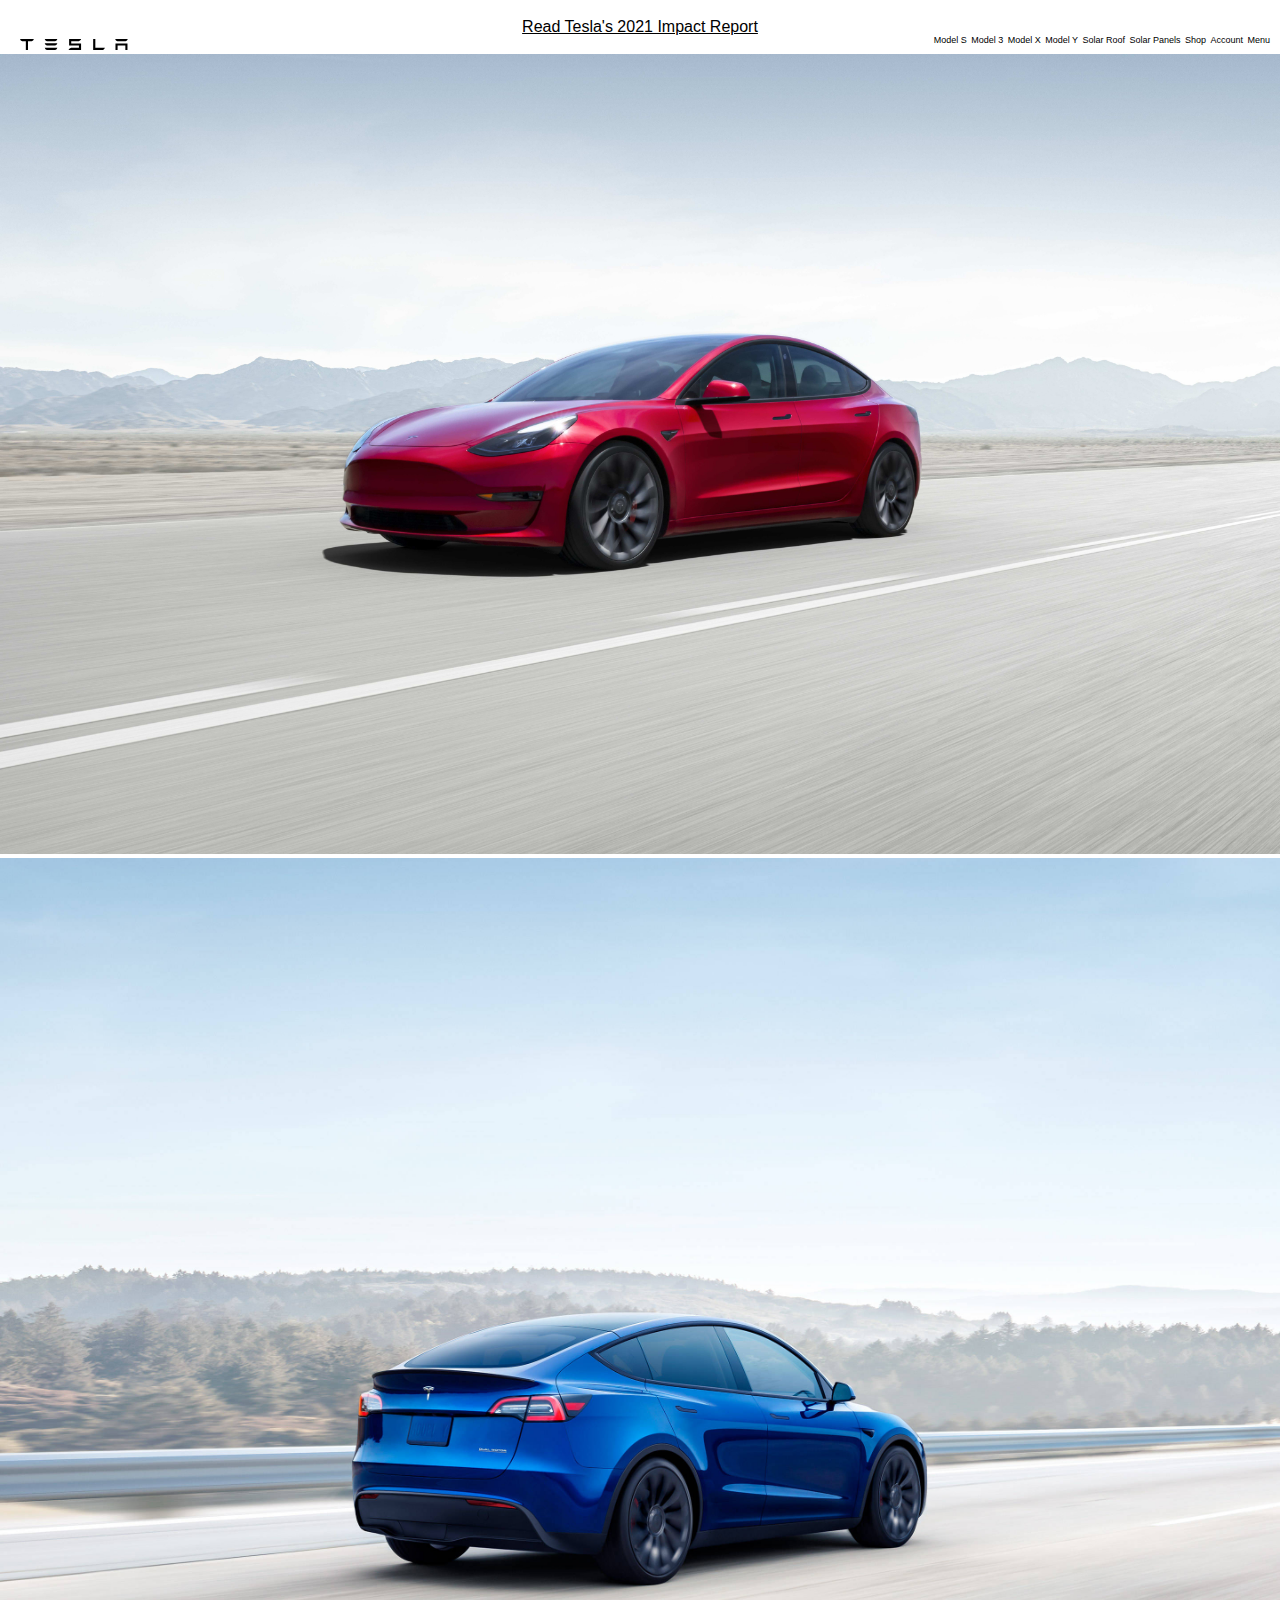
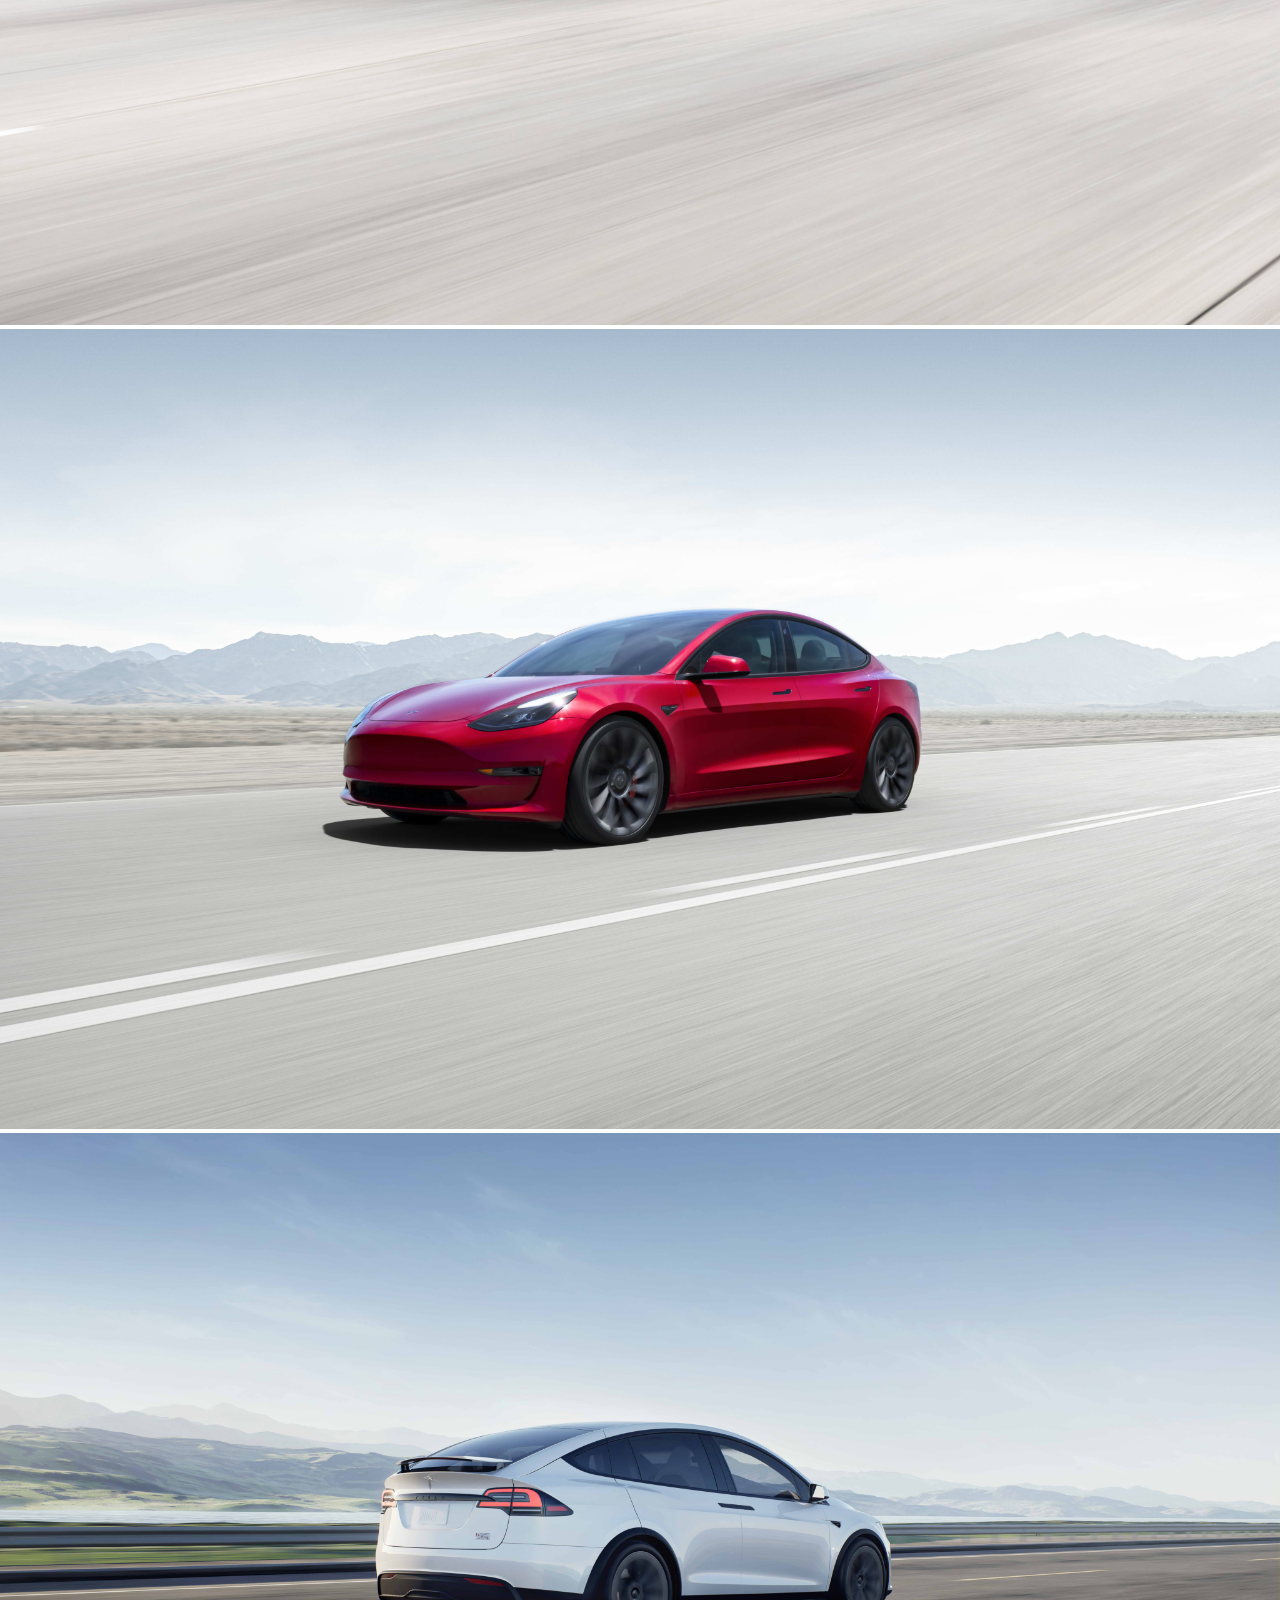
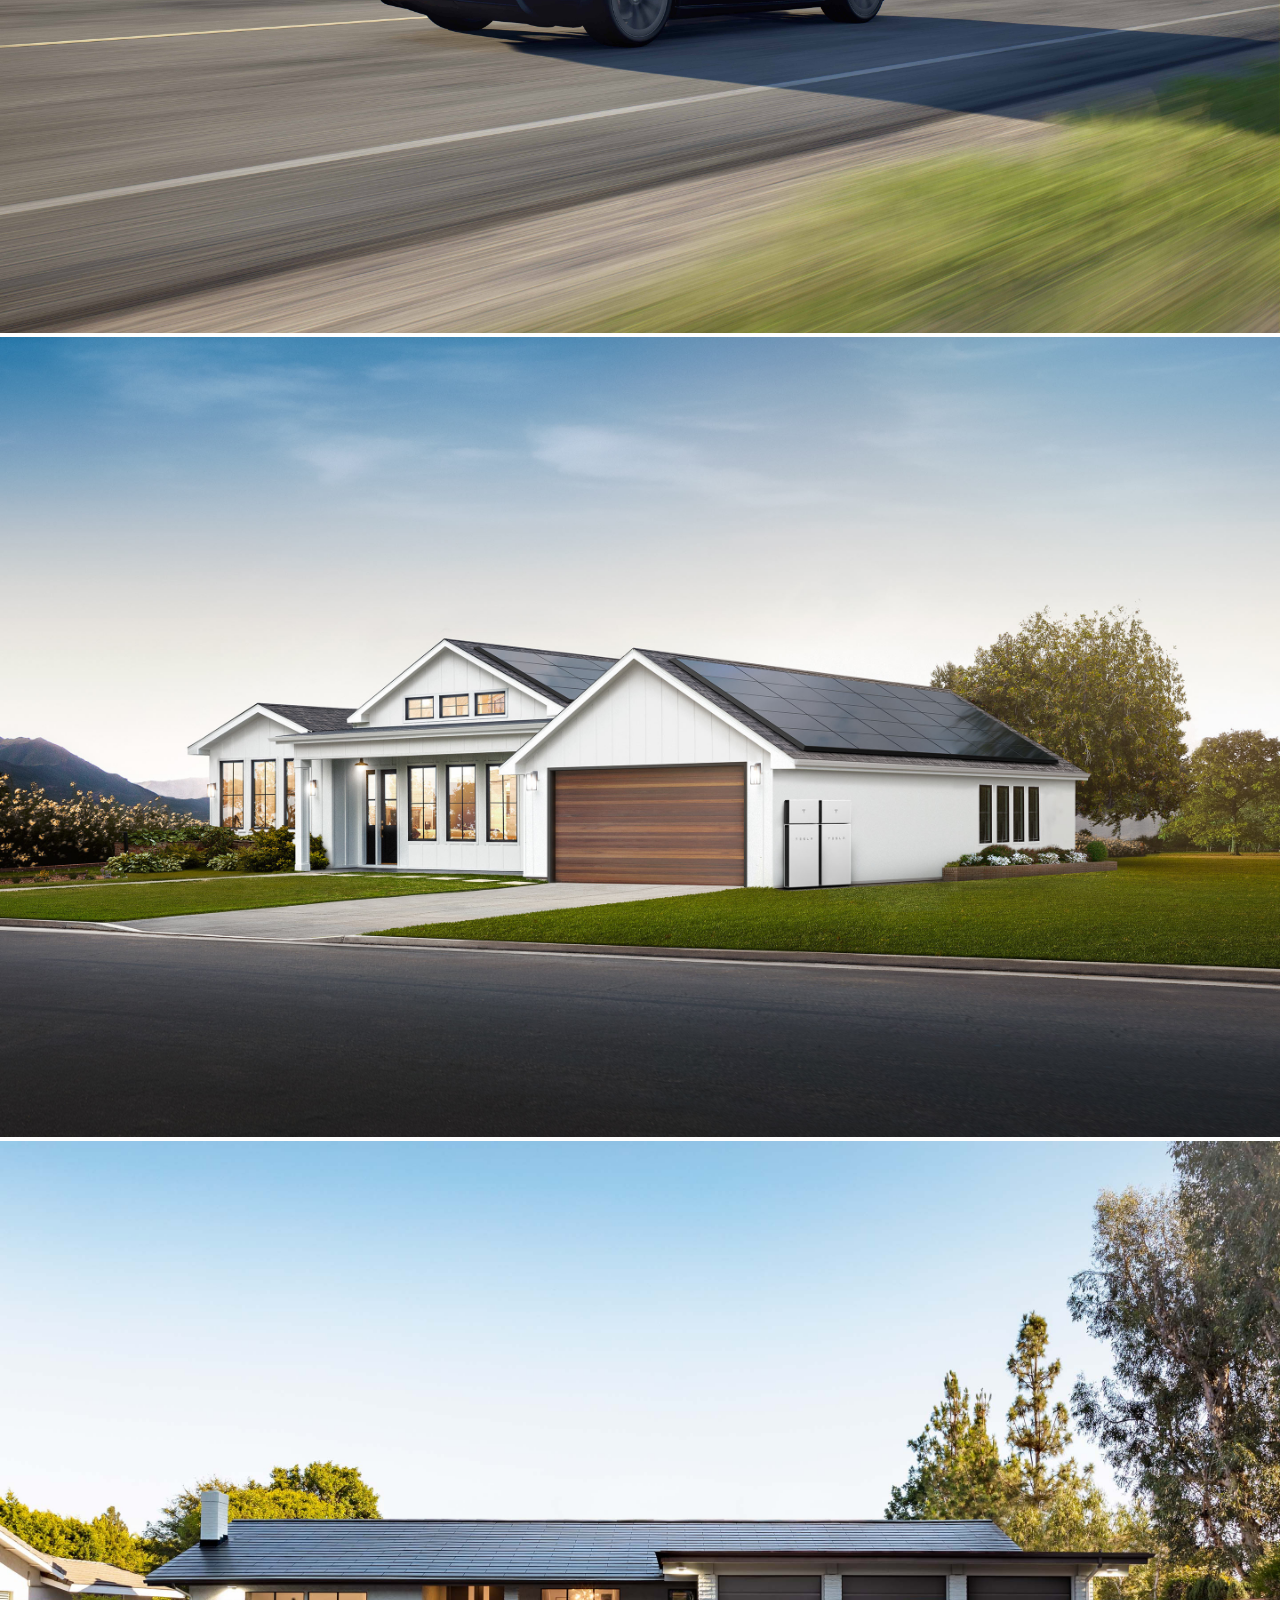
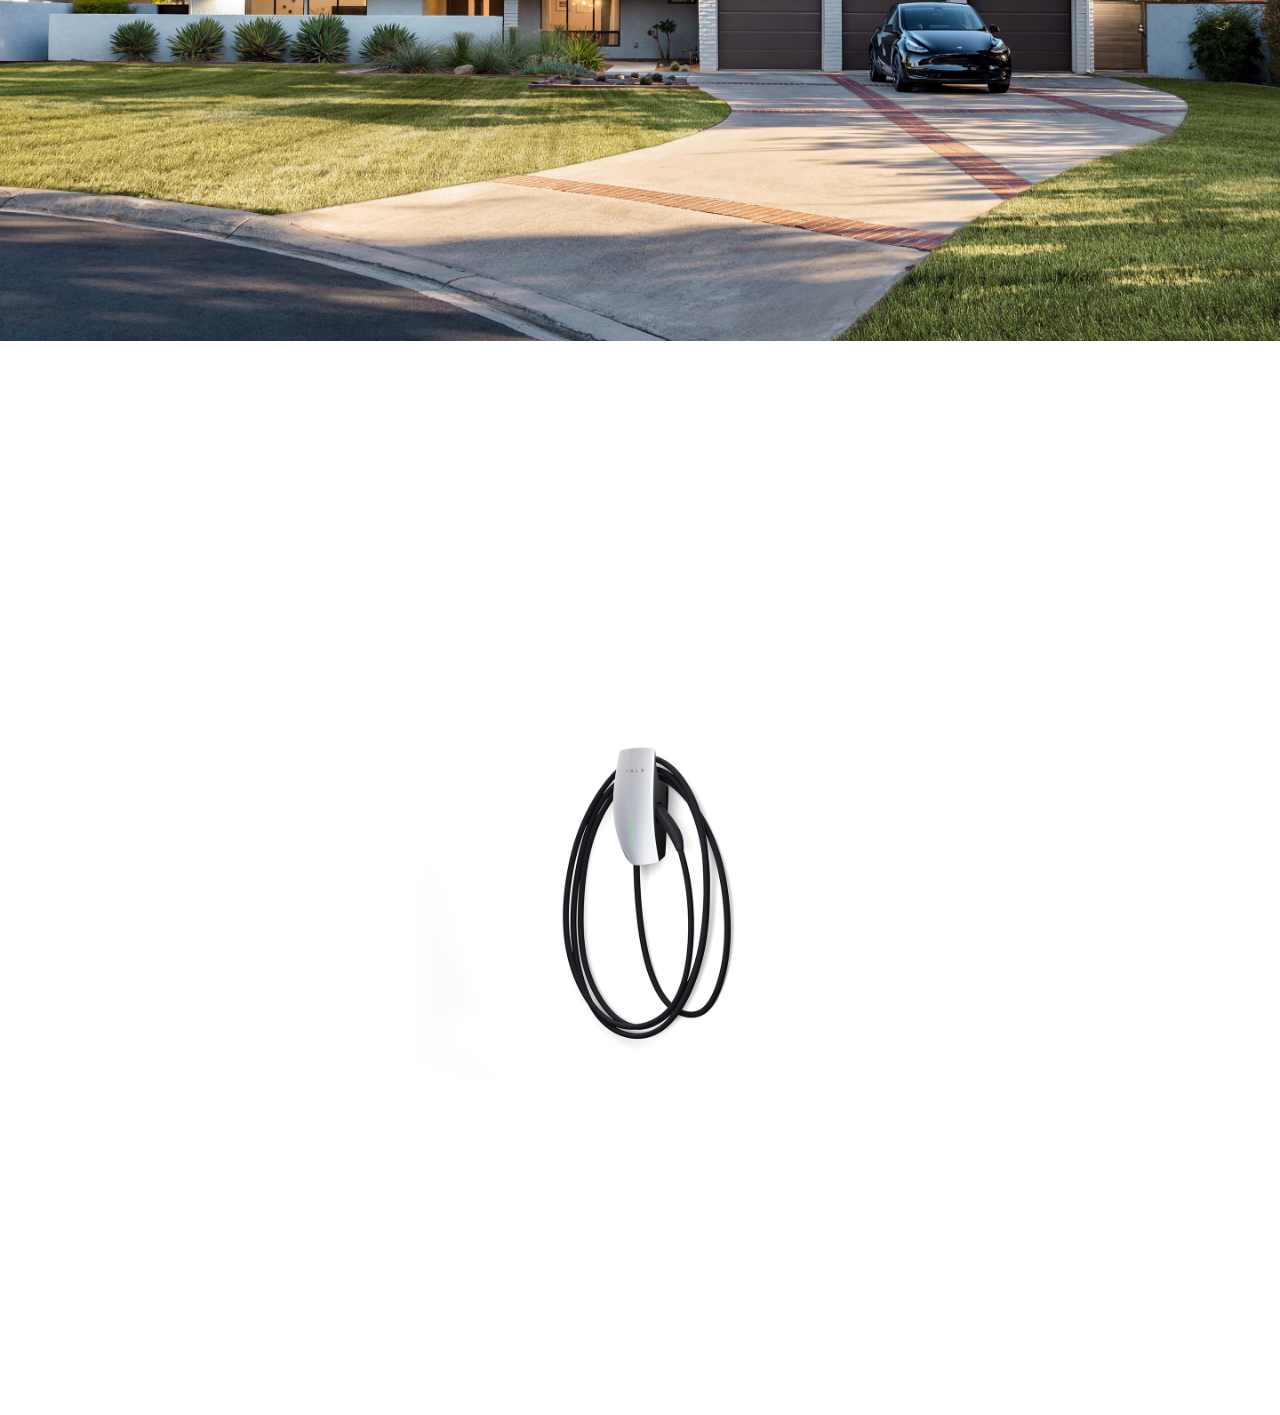
==== tesla.html @ 138dc417 "levelOneProject" ====
<!DOCTYPE html>
<html lang="en">
<head>
    <meta charset="UTF-8">
    <meta http-equiv="X-UA-Compatible" content="IE=edge">
    <meta name="viewport" content="width=device-width, initial-scale=1.0">
    <title>Document</title>
    <link rel="stylesheet" href="tesla.css">
</head>
<body>
    <header>
        <nav id="nav1"> <p> <br> Read Tesla's 2021 Impact Report</p></nav>
        <nav id="nav2">
           <div> <svg class="tds-icon tds-icon-logo-wordmark tds-site-logo-icon" viewBox="0 0 3992 35" xmlns="http://www.w3.org/2000/svg"><path d="M0 .1a9.7 9.7 0 007 7h11l.5.1v27.6h6.8V7.3L26 7h11a9.8 9.8 0 007-7H0zm238.6 0h-6.8v34.8H263a9.7 9.7 0 006-6.8h-30.3V0zm-52.3 6.8c3.6-1 6.6-3.8 7.4-6.9l-38.1.1v20.6h31.1v7.2h-24.4a13.6 13.6 0 00-8.7 7h39.9v-21h-31.2v-7h24zm116.2 28h6.7v-14h24.6v14h6.7v-21h-38zM85.3 7h26a9.6 9.6 0 007.1-7H78.3a9.6 9.6 0 007 7zm0 13.8h26a9.6 9.6 0 007.1-7H78.3a9.6 9.6 0 007 7zm0 14.1h26a9.6 9.6 0 007.1-7H78.3a9.6 9.6 0 007 7zM308.5 7h26a9.6 9.6 0 007-7h-40a9.6 9.6 0 007 7z" fill="currentColor"></path></svg>
            
            <ul id="nav2list">
                <li>Model S</li>
                <li>Model 3</li>
                <li>Model X</li>
                <li>Model Y</li>
                <li>Solar Roof</li>
                <li>Solar Panels</li>
    
                <li>Shop</li>
                <li>Account</li>
                <li>Menu</li>
            </ul></div>     
      
        </nav>
        <img src="redCar.jfif" alt="" height="100%" width="100%">
        <img src="blueCar.jfif" alt="" height="100%" width="100%">
        <img src="redCar.jfif" alt="" height="100%" width="100%">
        <img src="whitecar.jfif" alt="" height="100%" width="100%">
        <img src="house.jfif" alt="" height="100%" width="100%">
        <img src="housewthCar.jfif" alt="" height="100%" width="100%">
        <img src="wireAccesories.jfif" alt="" height="100%" width="100%">




    </header>

</body>
</html>
---- tesla.css ----
*{
    margin: 0;
    padding: 0;
    font-family: 'Segoe UI', Tahoma, Geneva, Verdana, sans-serif;
    list-style: none;
    box-sizing: border-box;

}

#nav1{
    text-decoration: underline;
    text-align: center;
    /* background-color: rgb(241, 241, 241); */
    /* position: fixed; */
    font-size: medium;
    /* height: 35px; */
    /* margin-top: 10px; */
    cursor: pointer;
}
#nav2 div{
    margin-left: 20px;
}

#nav2{
    /* background-color: red; */
}
#nav2list {
    float: right;
    margin-top: -25px;
    margin-right: 10px;

}
#nav2list li{
    display: inline;
    font-size: xx-small;
}
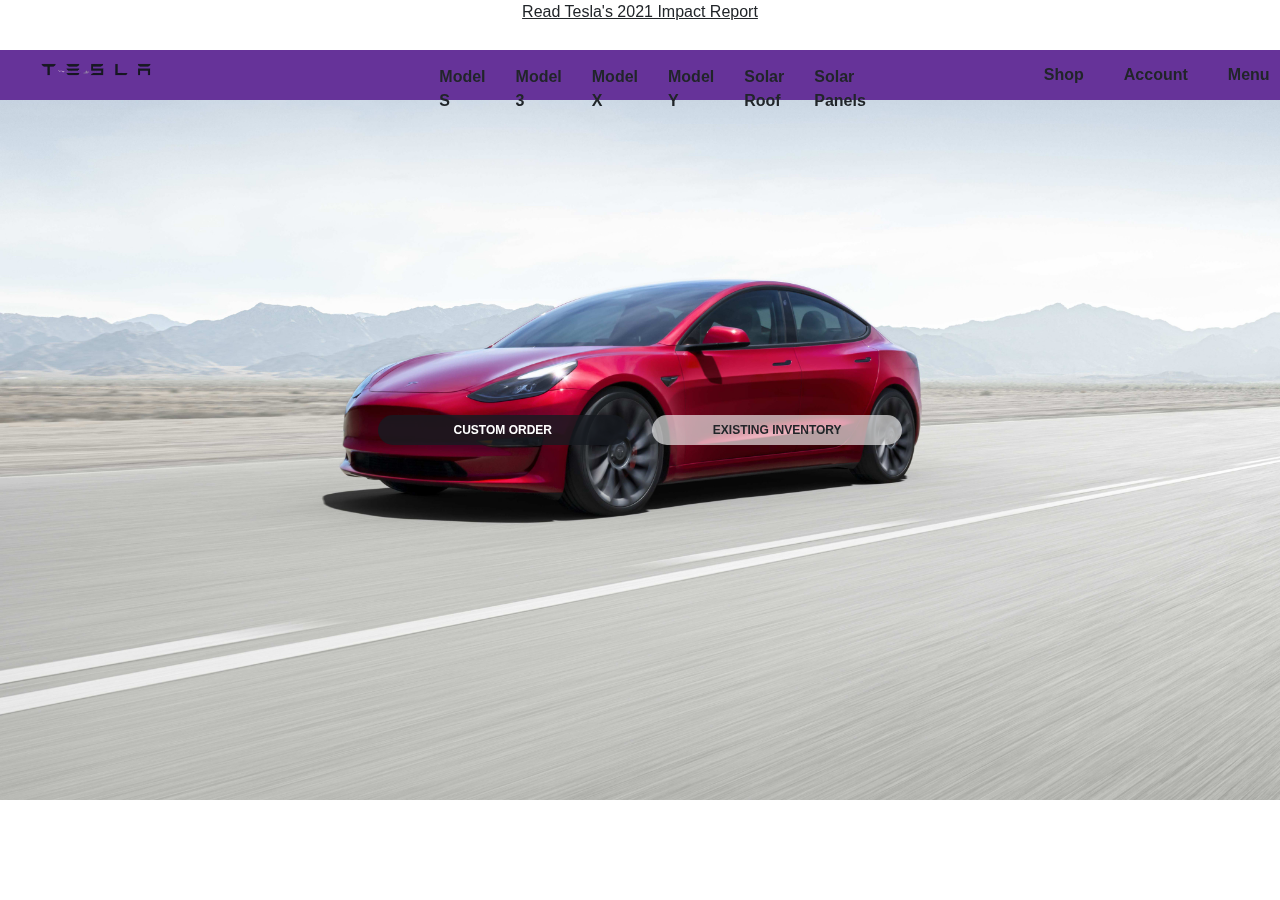
==== commit 81034740: "rebuilding" ====
--- a/tesla.html
+++ b/tesla.html
@@ -6,39 +6,60 @@
     <meta name="viewport" content="width=device-width, initial-scale=1.0">
     <title>Document</title>
     <link rel="stylesheet" href="tesla.css">
+    <link rel="stylesheet" href="bootstrap-5.0.2-dist/css/bootstrap.css">
+    <link rel="stylesheet" href="bootstrap-5.0.2-dist/css/bootstrap-reboot.css">
 </head>
 <body>
     <header>
-        <nav id="nav1"> <p> <br> Read Tesla's 2021 Impact Report</p></nav>
-        <nav id="nav2">
-           <div> <svg class="tds-icon tds-icon-logo-wordmark tds-site-logo-icon" viewBox="0 0 3992 35" xmlns="http://www.w3.org/2000/svg"><path d="M0 .1a9.7 9.7 0 007 7h11l.5.1v27.6h6.8V7.3L26 7h11a9.8 9.8 0 007-7H0zm238.6 0h-6.8v34.8H263a9.7 9.7 0 006-6.8h-30.3V0zm-52.3 6.8c3.6-1 6.6-3.8 7.4-6.9l-38.1.1v20.6h31.1v7.2h-24.4a13.6 13.6 0 00-8.7 7h39.9v-21h-31.2v-7h24zm116.2 28h6.7v-14h24.6v14h6.7v-21h-38zM85.3 7h26a9.6 9.6 0 007.1-7H78.3a9.6 9.6 0 007 7zm0 13.8h26a9.6 9.6 0 007.1-7H78.3a9.6 9.6 0 007 7zm0 14.1h26a9.6 9.6 0 007.1-7H78.3a9.6 9.6 0 007 7zM308.5 7h26a9.6 9.6 0 007-7h-40a9.6 9.6 0 007 7z" fill="currentColor"></path></svg>
+
+        <nav id="header">
+            <nav class="nav1"> <p>  Read Tesla's 2021 Impact Report</p></nav>
+        
+            <div class="logo_div">
+                <img src="teslaLogo.png" id="teslaLogo" alt="">
+                <div class="span_middle">
+                    <li>Model S</li>
+                    <li>Model 3</li>
+                    <li>Model X</li>
+                    <li>Model Y</li>
+                    <li>Solar Roof</li>
+                    <li>Solar Panels</li>
+                </div>
+
+                <div class="span_right">
+                    <li>Shop</li>
+                    <li>Account</li>
+                    <li>Menu</li>
+                </div>
+
+            </div>
+        </nav>
+
+    </header>
+        <img src="redCar.jfif" alt="" height="100%" width="100%" class="redcar">
+    <div class="static_model3">
+        
+        <span class="model3">
+            <h1>Model 3</h1>
+            <p>Order Online for <u>Touchless Delivery</u></p>
+        </span>
+
+        <div class="bttn1">
+            <a class="btn btn-first" href="">CUSTOM ORDER</a>
+            <a class="btn btn-secnd" href="">EXISTING INVENTORY</a>
             
-            <ul id="nav2list">
-                <li>Model S</li>
-                <li>Model 3</li>
-                <li>Model X</li>
-                <li>Model Y</li>
-                <li>Solar Roof</li>
-                <li>Solar Panels</li>
-    
-                <li>Shop</li>
-                <li>Account</li>
-                <li>Menu</li>
-            </ul></div>     
-      
-        </nav>
-        <img src="redCar.jfif" alt="" height="100%" width="100%">
-        <img src="blueCar.jfif" alt="" height="100%" width="100%">
-        <img src="redCar.jfif" alt="" height="100%" width="100%">
-        <img src="whitecar.jfif" alt="" height="100%" width="100%">
-        <img src="house.jfif" alt="" height="100%" width="100%">
-        <img src="housewthCar.jfif" alt="" height="100%" width="100%">
-        <img src="wireAccesories.jfif" alt="" height="100%" width="100%">
+        </div>
+    </div>
+
+        <!-- <img src="blueCar.jfif" alt="" height="100%" width="100%"> -->
+        <!-- <img src="redCar.jfif" alt="" height="100%" width="100%"> -->
+        <!-- <img src="whitecar.jfif" alt="" height="100%" width="100%"> -->
+        <!-- <img src="house.jfif" alt="" height="100%" width="100%"> -->
+        <!-- <img src="housewthCar.jfif" alt="" height="100%" width="100%"> -->
+        <!-- <img src="wireAccesories.jfif" alt="" height="100%" width="100%"> -->
 
 
-
-
-    </header>
+    
 
 </body>
 </html>--- a/tesla.css
+++ b/tesla.css
@@ -7,30 +7,111 @@
 
 }
 
-#nav1{
+#header{
+    position: fixed;
+    width: 100%;
+}
+
+.nav1{
     text-decoration: underline;
     text-align: center;
-    /* background-color: rgb(241, 241, 241); */
-    /* position: fixed; */
-    font-size: medium;
-    /* height: 35px; */
-    /* margin-top: 10px; */
+    height: 50px;
     cursor: pointer;
-}
-#nav2 div{
-    margin-left: 20px;
+    background-color: white;
+
 }
 
-#nav2{
+
+.logo_div{
+    background-color: rebeccapurple;
+    display: flex;
+    /* justify-content: baseline; */
+    height: 50px;
+    
+}
+
+#teslaLogo{
+    height: 30px;
+    margin-left: 30px;
+    margin-right: 20vw;
+    margin-top: 5px;
+}
+
+.span_middle{
+    display: flex;
     /* background-color: red; */
+    /* align-items: center; */
+    /* text-align: center; */
+    padding: 15px;
+    
 }
-#nav2list {
-    float: right;
-    margin-top: -25px;
-    margin-right: 10px;
+
+.span_middle li{
+    margin-right: 30px;
+    /* font-weight: bold; */
+    font-weight: 600;
+}
+
+.span_right{
+    display: flex;
+    /* float: right; */
+    align-items: center;
+    /* background-color: yellow; */
+    margin-left: 10vw;
+    padding: 5px;
+}
+
+.span_right li{margin-right: 40px;
+    font-weight: 600;
+}
+
+.redcar{
+    
+    /* position: relative; */
+    width: 100%;
+    /* margin-top: 50px; */
+    z-index: -1;
+}
+.model3{
+    text-align: center;
+    position: relative;
+    width: 100%;
+    /* position: fixed; */
+    margin-top: 120px;
+    z-index: 1;
+    
+}
+
+.bttn1 {
+    text-align: center;
+   margin-left: 30px;
+   margin: auto;
+   margin-top: 45vh;
+}
+a.btn{
+    border-radius: 20px;
+    padding: 5px;
+    width: 250px;
+    /* text-align: center; */
+    margin: 30px 10px;
+   
 
 }
-#nav2list li{
-    display: inline;
-    font-size: xx-small;
-}+a.btn-first{
+    color: white;
+    font-size: 12px;
+    font-weight: bold;
+    background-color: rgba(23, 26, 32, 0.8);
+   
+}
+a.btn-secnd{
+    background-color: rgba(244, 244, 244, 0.65);
+    font-size: 12px;
+    font-weight: bold;
+}
+.static_model3{
+    margin-top: -100vh;
+    position: fixed;
+    width: 100%;
+}
+
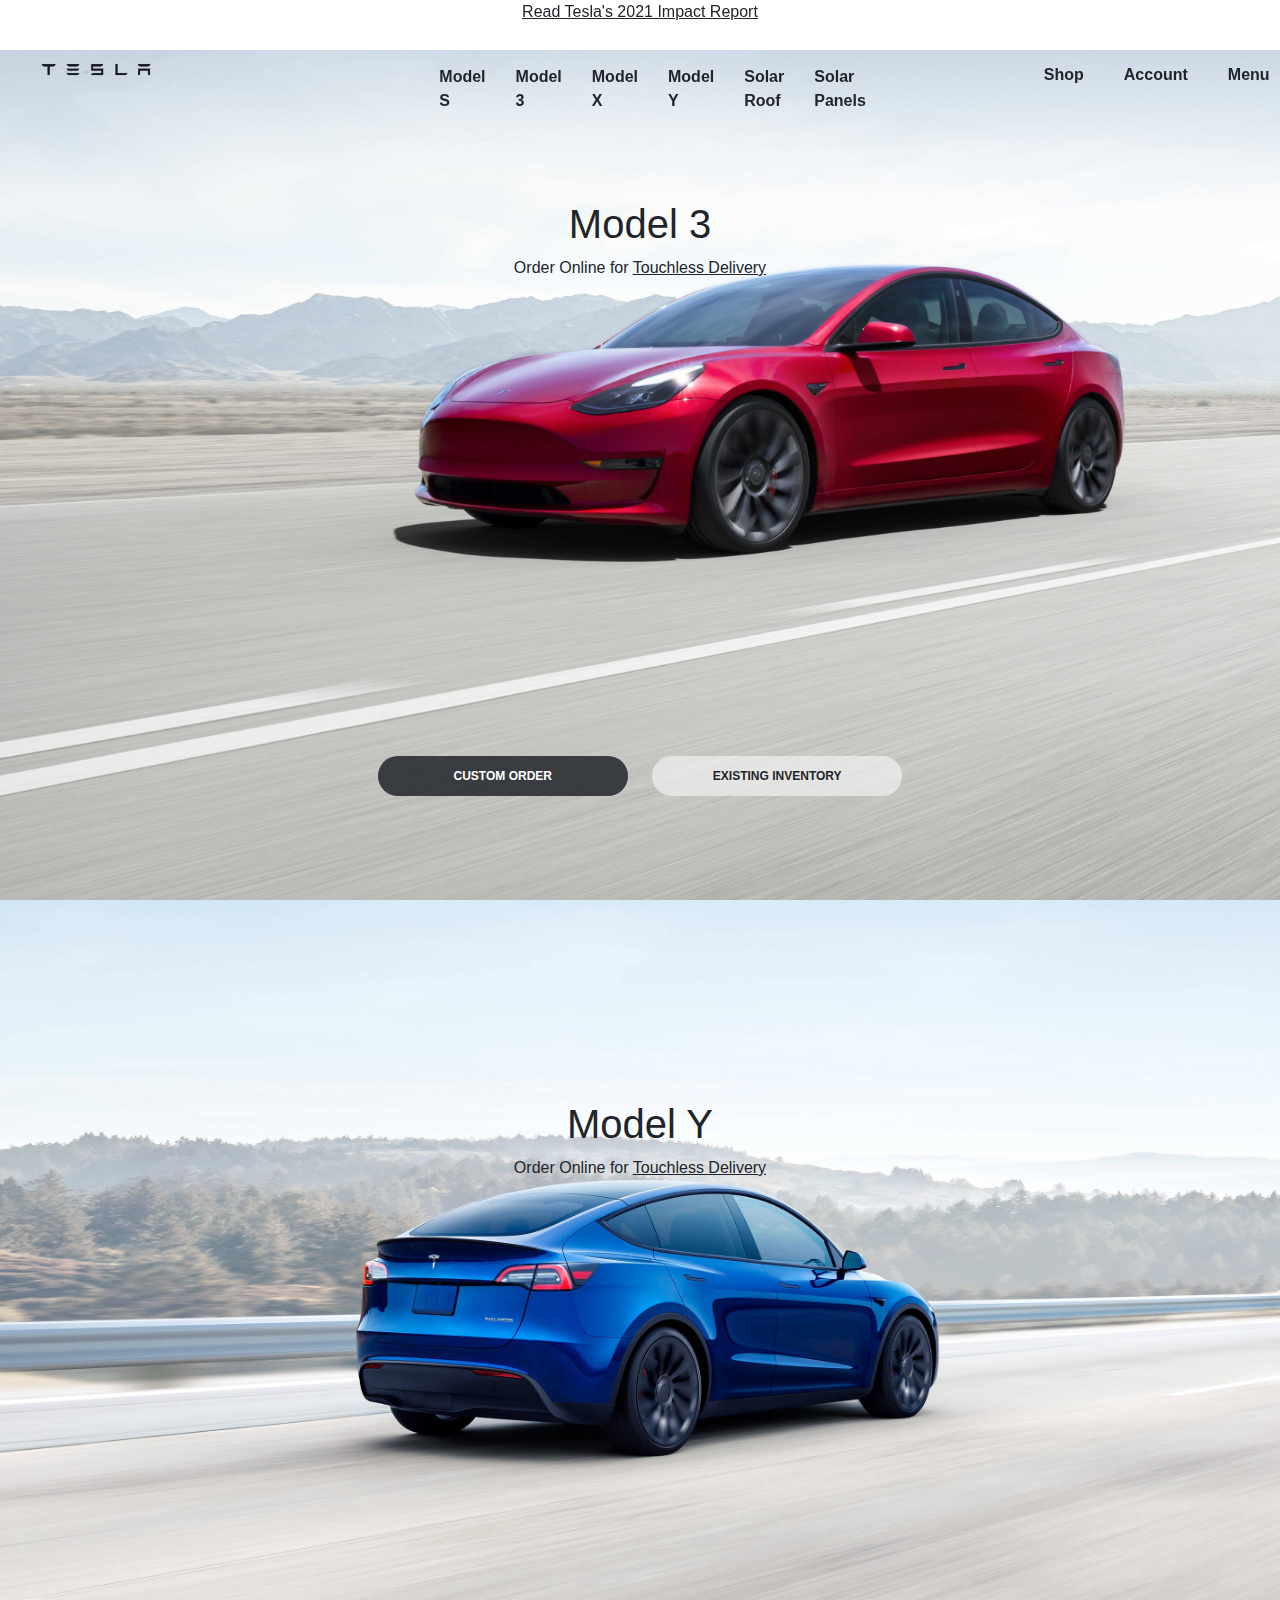
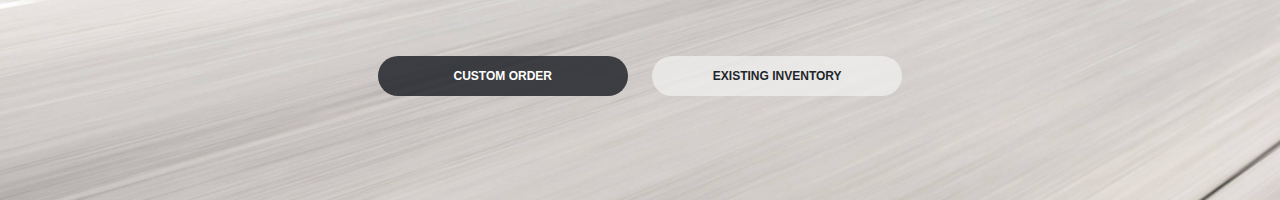
==== commit b031e432: "rebuilding2" ====
--- a/tesla.html
+++ b/tesla.html
@@ -9,14 +9,13 @@
     <link rel="stylesheet" href="bootstrap-5.0.2-dist/css/bootstrap.css">
     <link rel="stylesheet" href="bootstrap-5.0.2-dist/css/bootstrap-reboot.css">
 </head>
+
 <body>
     <header>
-
-        <nav id="header">
-            <nav class="nav1"> <p>  Read Tesla's 2021 Impact Report</p></nav>
+        <nav class="nav1"> <p>  Read Tesla's 2021 Impact Report</p></nav>
         
-            <div class="logo_div">
-                <img src="teslaLogo.png" id="teslaLogo" alt="">
+            <nav class="logo_div">
+                <img src="images/teslaLogo.png" id="teslaLogo" alt="">
                 <div class="span_middle">
                     <li>Model S</li>
                     <li>Model 3</li>
@@ -32,34 +31,40 @@
                     <li>Menu</li>
                 </div>
 
-            </div>
-        </nav>
+            </nav>
 
     </header>
-        <img src="redCar.jfif" alt="" height="100%" width="100%" class="redcar">
-    <div class="static_model3">
+
+    <section class="first_sec">
+
+        <div class="static_model3">
         
-        <span class="model3">
-            <h1>Model 3</h1>
-            <p>Order Online for <u>Touchless Delivery</u></p>
-        </span>
+            <div class="model3">
+                <h1>Model 3</h1>
+                <p>Order Online for <u>Touchless Delivery</u></p>
+            </div>
+    
+            <div class="bttn1">
+                <a class="btn btn-first" href="">CUSTOM ORDER</a>
+                <a class="btn btn-secnd" href="">EXISTING INVENTORY</a>
+            </div>
+        </div>
+    </section>
 
-        <div class="bttn1">
-            <a class="btn btn-first" href="">CUSTOM ORDER</a>
-            <a class="btn btn-secnd" href="">EXISTING INVENTORY</a>
-            
+    <section class="second_sec">
+        <div class="static_model3">
+        
+            <div class="model3">
+                <h1>Model Y</h1>
+                <p>Order Online for <u>Touchless Delivery</u></p>
+            </div>
+    
+            <div class="bttn1">
+                <a class="btn btn-first" href="">CUSTOM ORDER</a>
+                <a class="btn btn-secnd" href="">EXISTING INVENTORY</a>
+            </div>
         </div>
-    </div>
-
-        <!-- <img src="blueCar.jfif" alt="" height="100%" width="100%"> -->
-        <!-- <img src="redCar.jfif" alt="" height="100%" width="100%"> -->
-        <!-- <img src="whitecar.jfif" alt="" height="100%" width="100%"> -->
-        <!-- <img src="house.jfif" alt="" height="100%" width="100%"> -->
-        <!-- <img src="housewthCar.jfif" alt="" height="100%" width="100%"> -->
-        <!-- <img src="wireAccesories.jfif" alt="" height="100%" width="100%"> -->
-
-
+    </section>
     
-
 </body>
 </html>--- a/tesla.css
+++ b/tesla.css
@@ -7,9 +7,10 @@
 
 }
 
-#header{
+header{
     position: fixed;
     width: 100%;
+
 }
 
 .nav1{
@@ -18,18 +19,17 @@
     height: 50px;
     cursor: pointer;
     background-color: white;
-
+    /* position: fixed;
+    width: 100%; */
 }
 
-
 .logo_div{
-    background-color: rebeccapurple;
+    /* background-color: rebeccapurple; */
     display: flex;
-    /* justify-content: baseline; */
     height: 50px;
-    
+    /* position: fixed;
+    width: 100%; */
 }
-
 #teslaLogo{
     height: 30px;
     margin-left: 30px;
@@ -39,24 +39,18 @@
 
 .span_middle{
     display: flex;
-    /* background-color: red; */
-    /* align-items: center; */
-    /* text-align: center; */
     padding: 15px;
     
 }
 
 .span_middle li{
     margin-right: 30px;
-    /* font-weight: bold; */
     font-weight: 600;
 }
 
 .span_right{
     display: flex;
-    /* float: right; */
     align-items: center;
-    /* background-color: yellow; */
     margin-left: 10vw;
     padding: 5px;
 }
@@ -65,53 +59,61 @@
     font-weight: 600;
 }
 
-.redcar{
+.first_sec{
+   
+    background-image: url(images/redCar.jfif);
+    background-size: cover;
+    background-repeat: no-repeat;
+    height: 100vh;
+    /* width: 100%; */
+    /* background-color: blue; */
     
-    /* position: relative; */
+    
+}
+.second_sec{
+    background-image: url(images/blueCar.jfif);
+    background-size: cover;
+    background-repeat: no-repeat;
+    height: 100vh;
+}
+
+.static_model3{
+    text-align: center;
+    /* position: fixed; */
     width: 100%;
+    /* background-color: yellow; */
+    /* display: block; */
     /* margin-top: 50px; */
-    z-index: -1;
+    padding: 10px;
+
+    
 }
 .model3{
-    text-align: center;
-    position: relative;
-    width: 100%;
-    /* position: fixed; */
-    margin-top: 120px;
-    z-index: 1;
+    margin-top: 20vh;
+    margin-bottom: 50vh;
+    /* background-color: red; */
+    /* display: block; */
+    padding: 10px;
     
 }
 
-.bttn1 {
-    text-align: center;
-   margin-left: 30px;
-   margin: auto;
-   margin-top: 45vh;
-}
-a.btn{
-    border-radius: 20px;
-    padding: 5px;
-    width: 250px;
-    /* text-align: center; */
-    margin: 30px 10px;
-   
 
-}
 a.btn-first{
     color: white;
     font-size: 12px;
     font-weight: bold;
+    border-radius: 20px;
     background-color: rgba(23, 26, 32, 0.8);
+    margin-right: 20px;
+    padding: 10px;
+    width: 250px;
    
 }
 a.btn-secnd{
     background-color: rgba(244, 244, 244, 0.65);
     font-size: 12px;
     font-weight: bold;
+    border-radius: 20px;
+    padding: 10px;
+    width: 250px;
 }
-.static_model3{
-    margin-top: -100vh;
-    position: fixed;
-    width: 100%;
-}
-
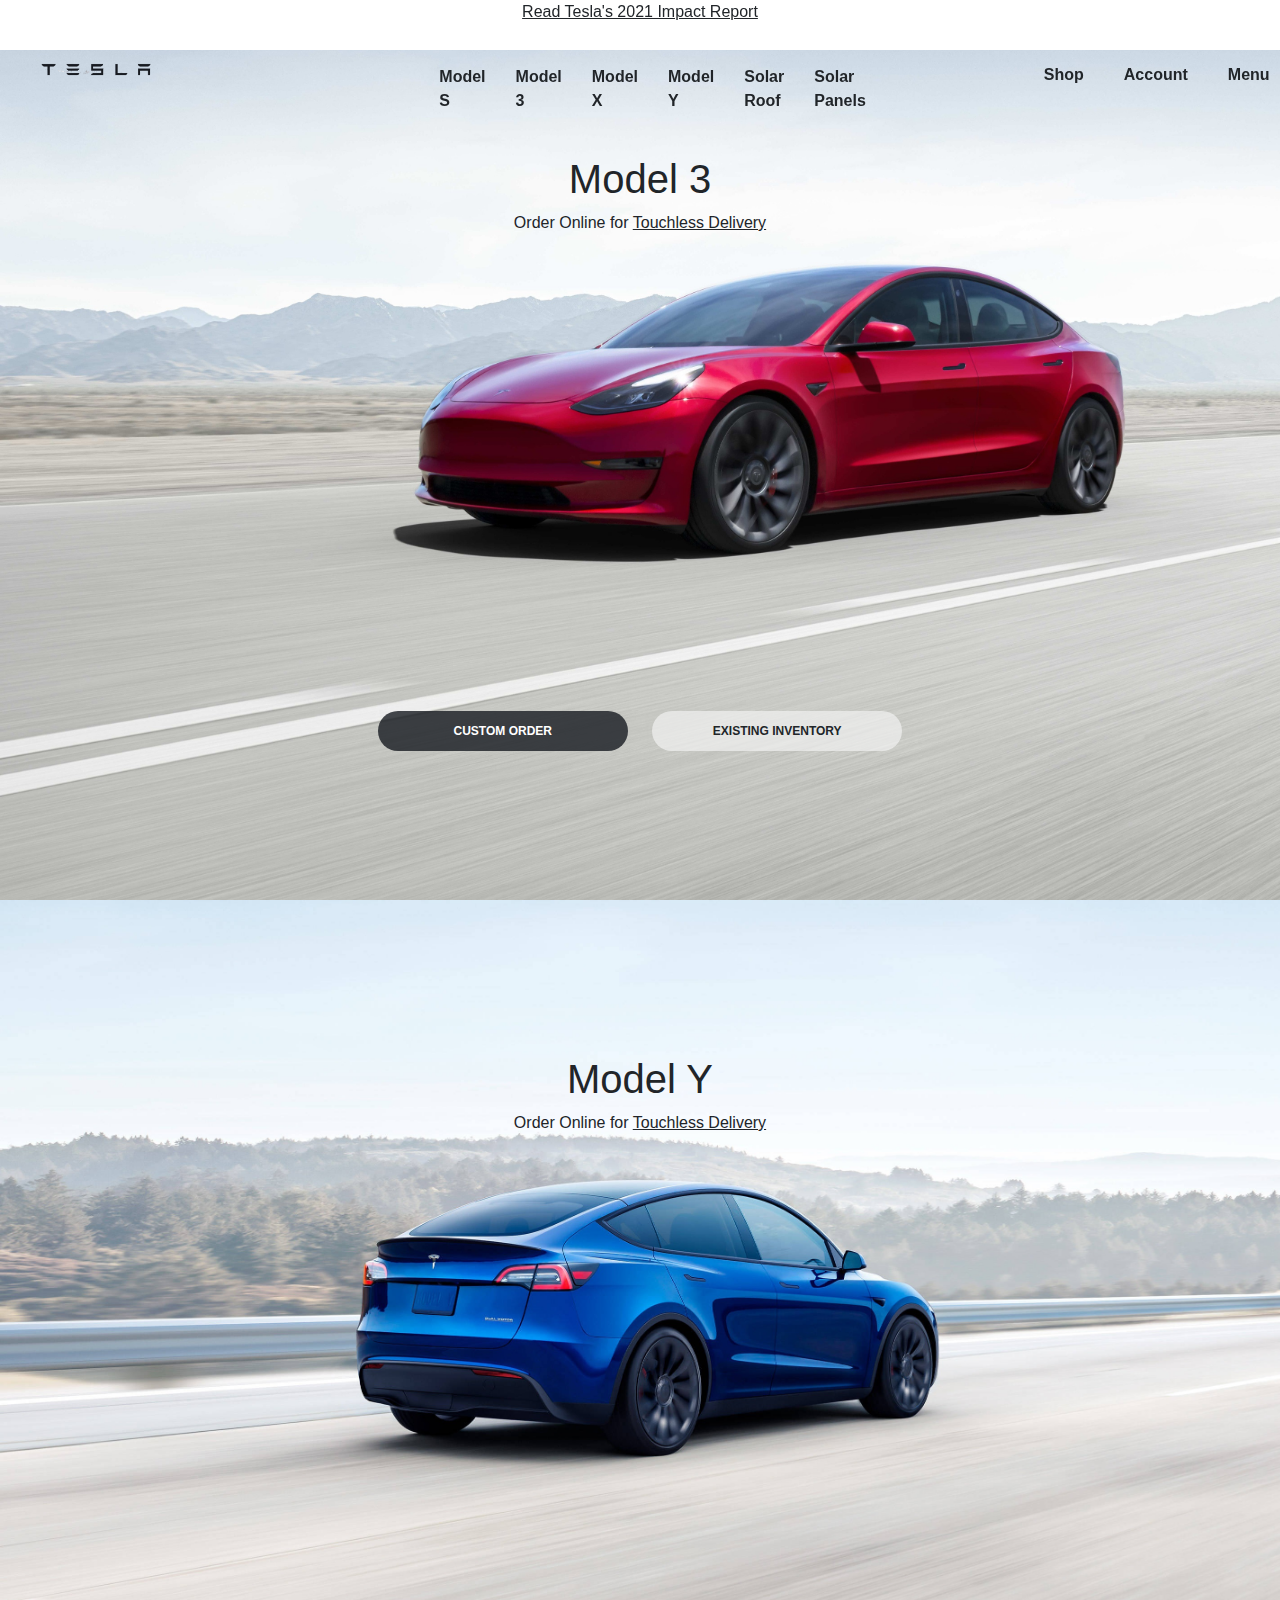
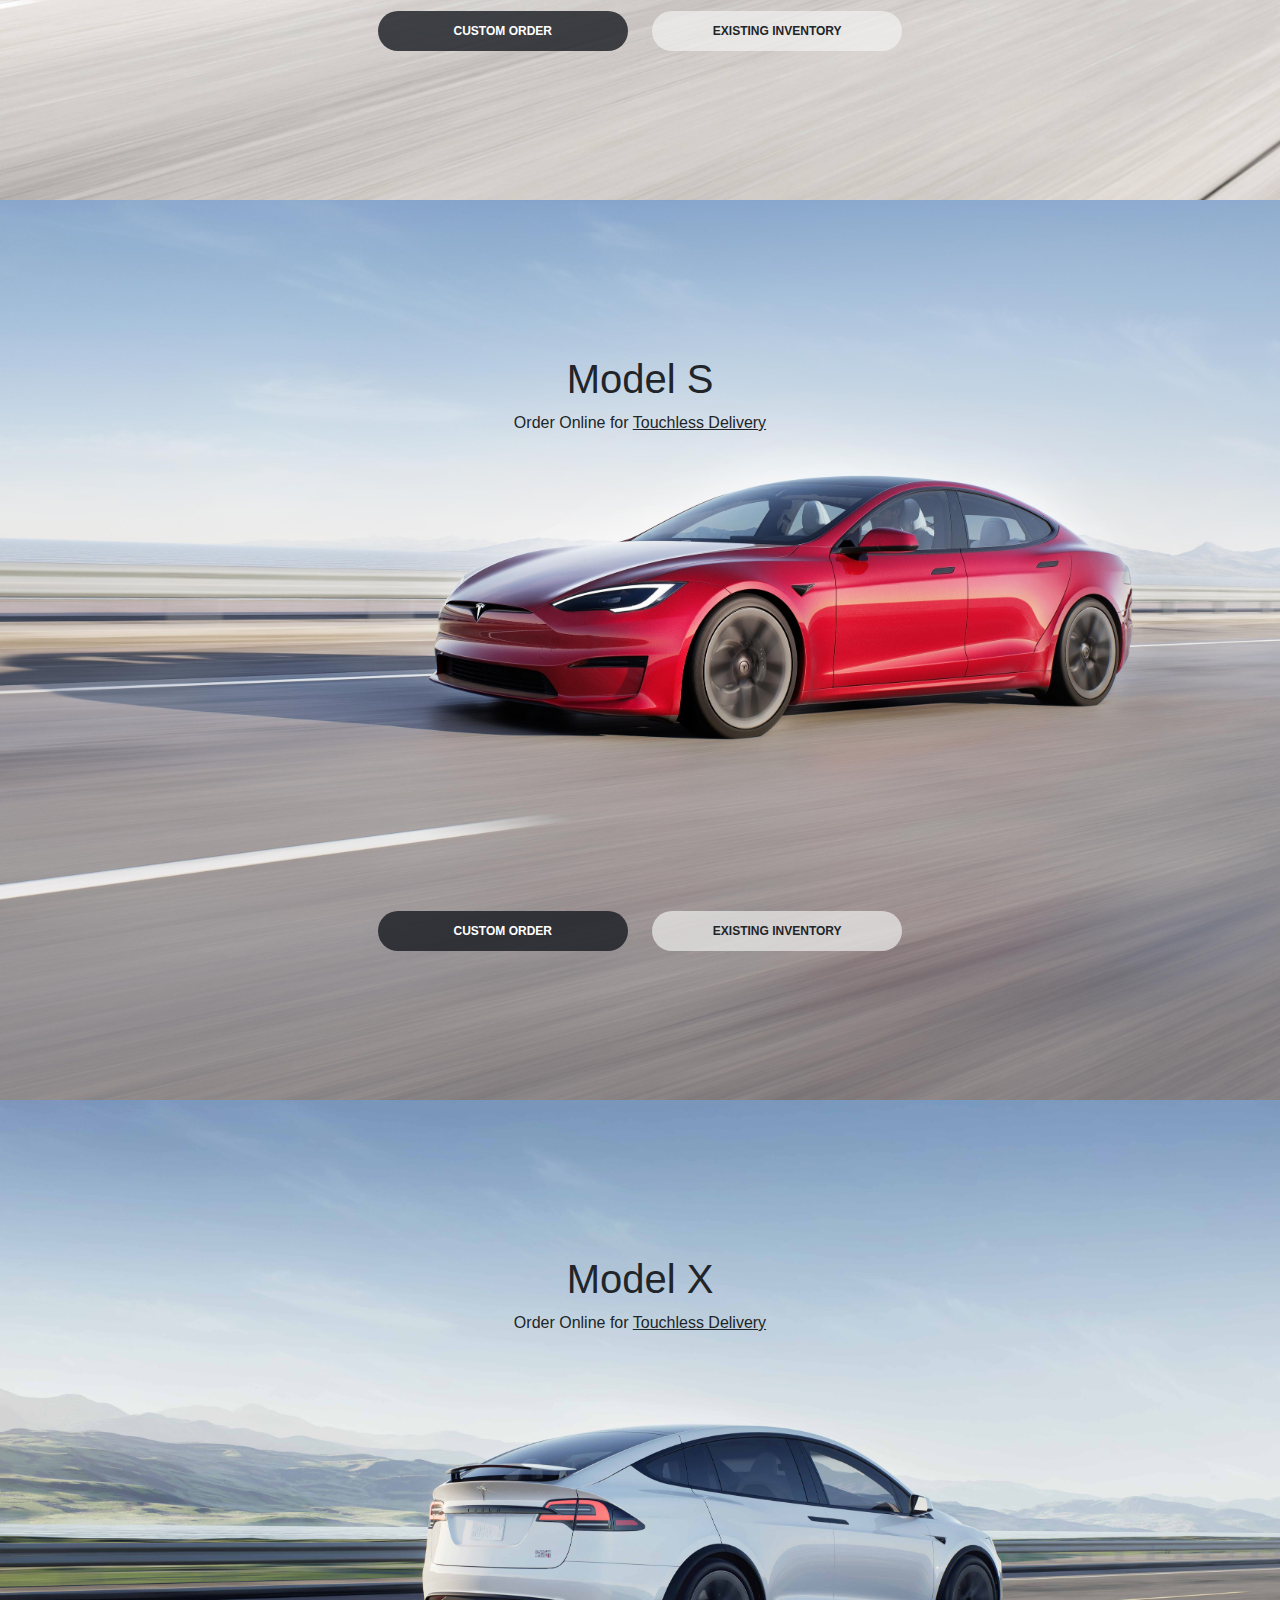
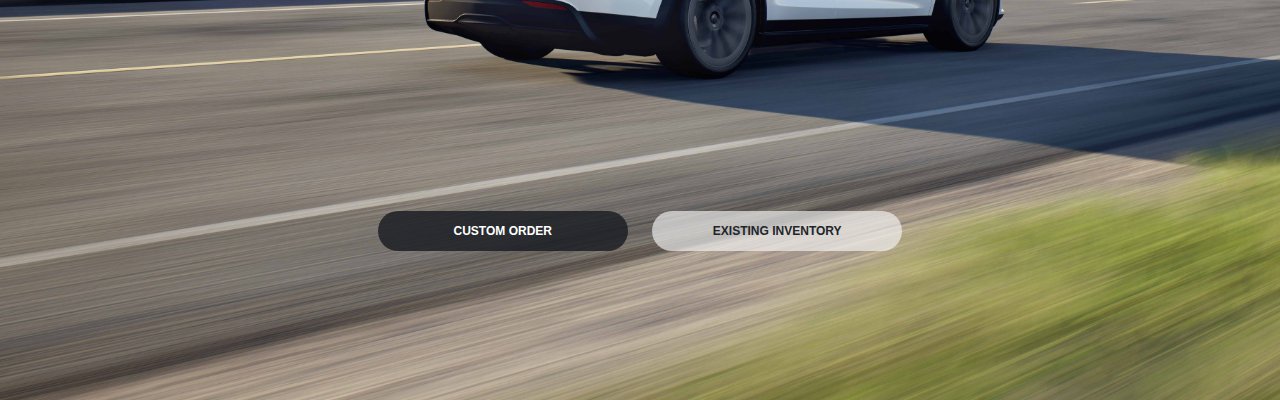
==== commit 465c8bb5: "inlineStyling" ====
--- a/tesla.html
+++ b/tesla.html
@@ -35,7 +35,7 @@
 
     </header>
 
-    <section class="first_sec">
+    <section class="first_sec" style="background-image: url(images/redCar.jfif);">
 
         <div class="static_model3">
         
@@ -51,7 +51,7 @@
         </div>
     </section>
 
-    <section class="second_sec">
+    <section class="second_sec" style="background-image: url(images/blueCar.jfif);">
         <div class="static_model3">
         
             <div class="model3">
@@ -65,6 +65,35 @@
             </div>
         </div>
     </section>
+
+    <section class="third_sec" style="background-image: url(images/teslaRedcar.jfif);">
+        <div class="static_model3">
+        
+            <div class="model3">
+                <h1>Model S</h1>
+                <p>Order Online for <u>Touchless Delivery</u></p>
+            </div>
     
+            <div class="bttn1">
+                <a class="btn btn-first" href="">CUSTOM ORDER</a>
+                <a class="btn btn-secnd" href="">EXISTING INVENTORY</a>
+            </div>
+        </div>
+    </section>
+    
+    <section class="fourth_sec" style="background-image: url(images/whitecar.jfif);">
+        <div class="static_model3">
+        
+            <div class="model3">
+                <h1>Model X</h1>
+                <p>Order Online for <u>Touchless Delivery</u></p>
+            </div>
+    
+            <div class="bttn1">
+                <a class="btn btn-first" href="">CUSTOM ORDER</a>
+                <a class="btn btn-secnd" href="">EXISTING INVENTORY</a>
+            </div>
+        </div>
+    </section>
 </body>
 </html>--- a/tesla.css
+++ b/tesla.css
@@ -59,19 +59,8 @@
     font-weight: 600;
 }
 
-.first_sec{
-   
-    background-image: url(images/redCar.jfif);
-    background-size: cover;
-    background-repeat: no-repeat;
-    height: 100vh;
-    /* width: 100%; */
-    /* background-color: blue; */
-    
-    
-}
-.second_sec{
-    background-image: url(images/blueCar.jfif);
+
+section{
     background-size: cover;
     background-repeat: no-repeat;
     height: 100vh;
@@ -89,7 +78,7 @@
     
 }
 .model3{
-    margin-top: 20vh;
+    margin-top: 15vh;
     margin-bottom: 50vh;
     /* background-color: red; */
     /* display: block; */
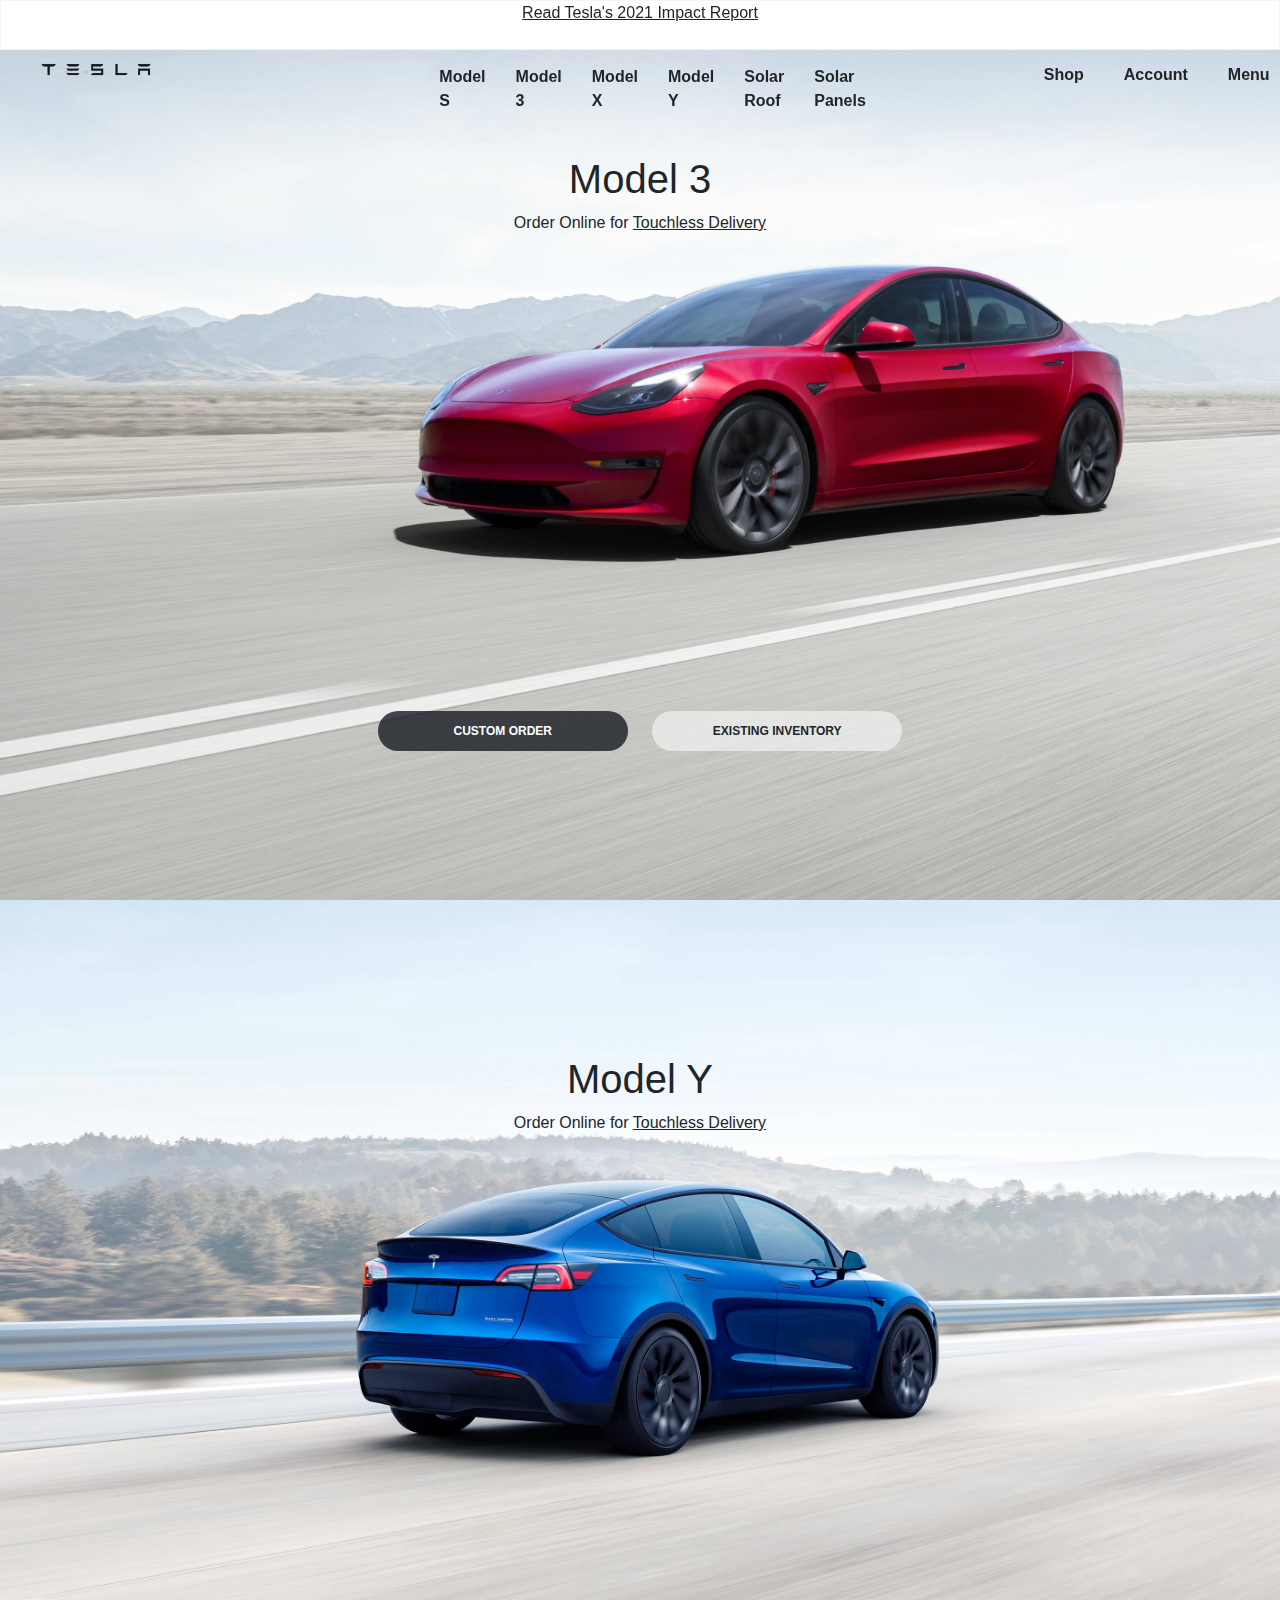
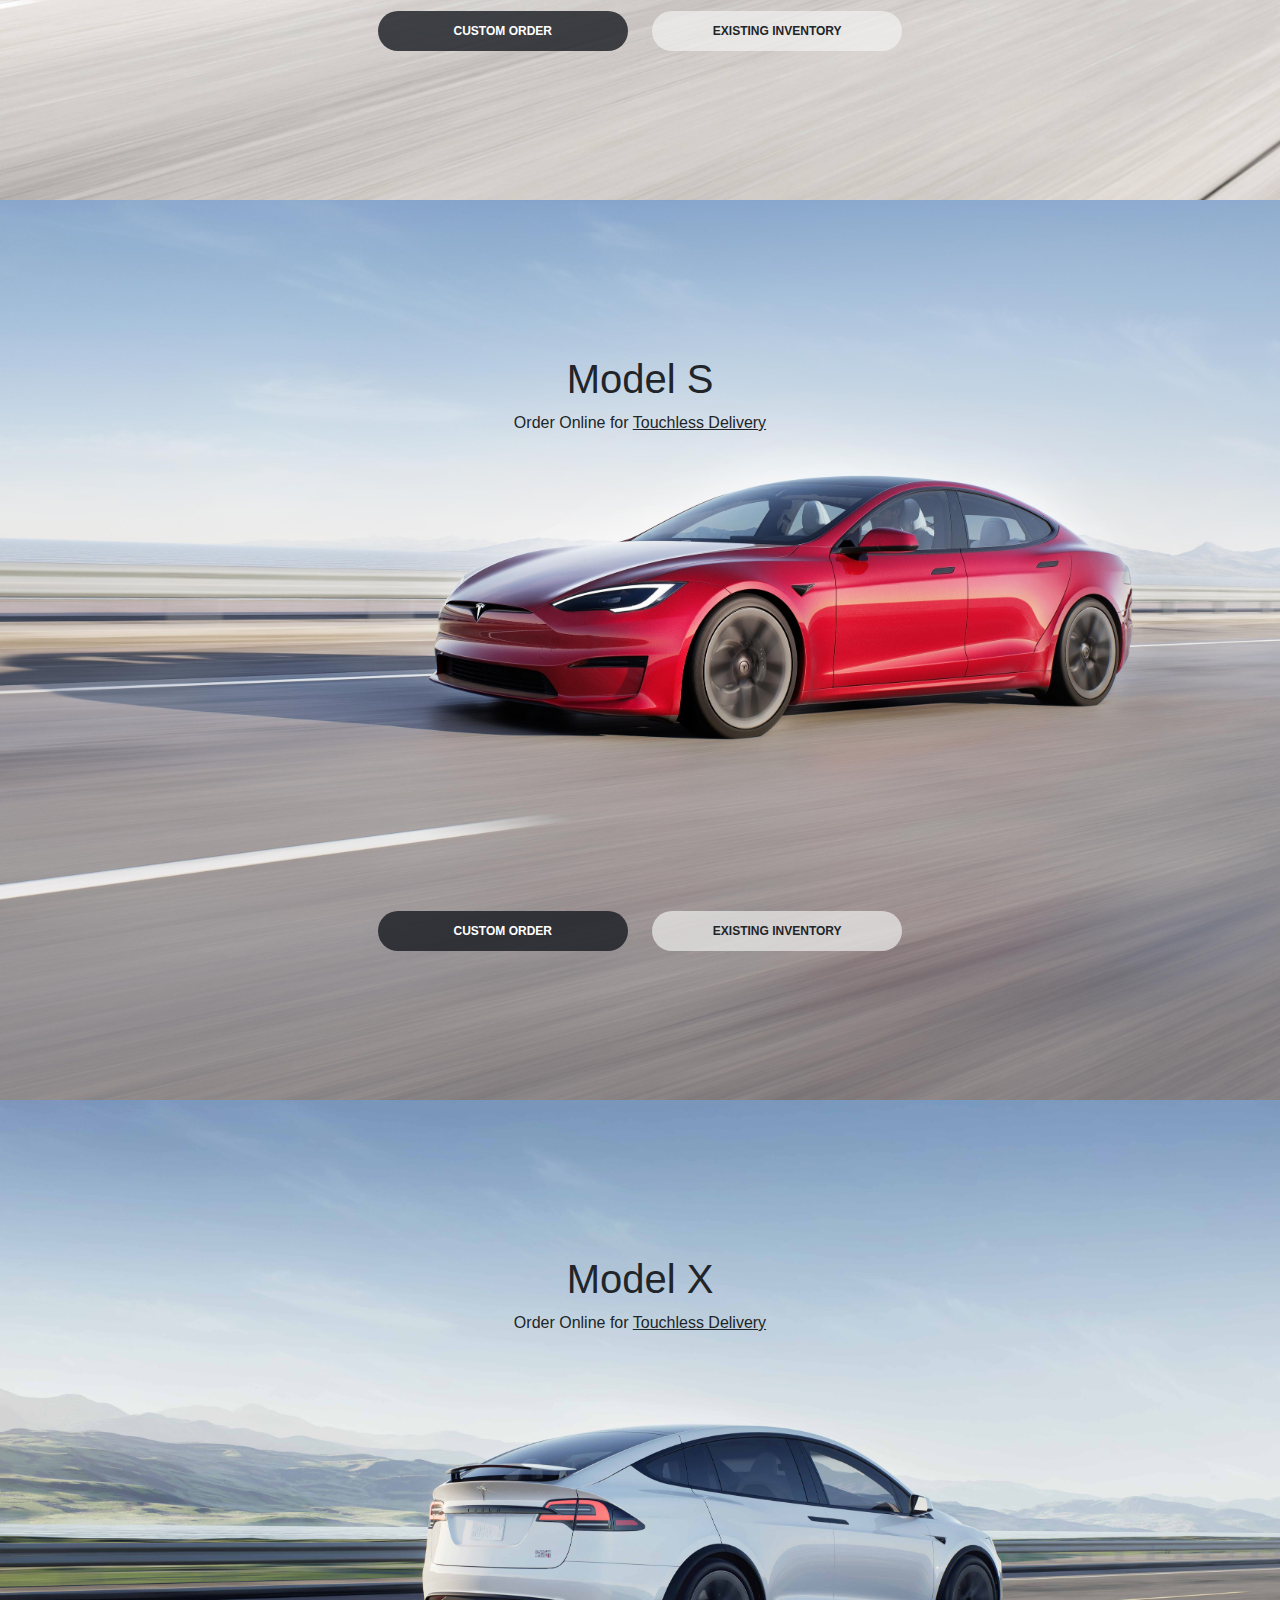
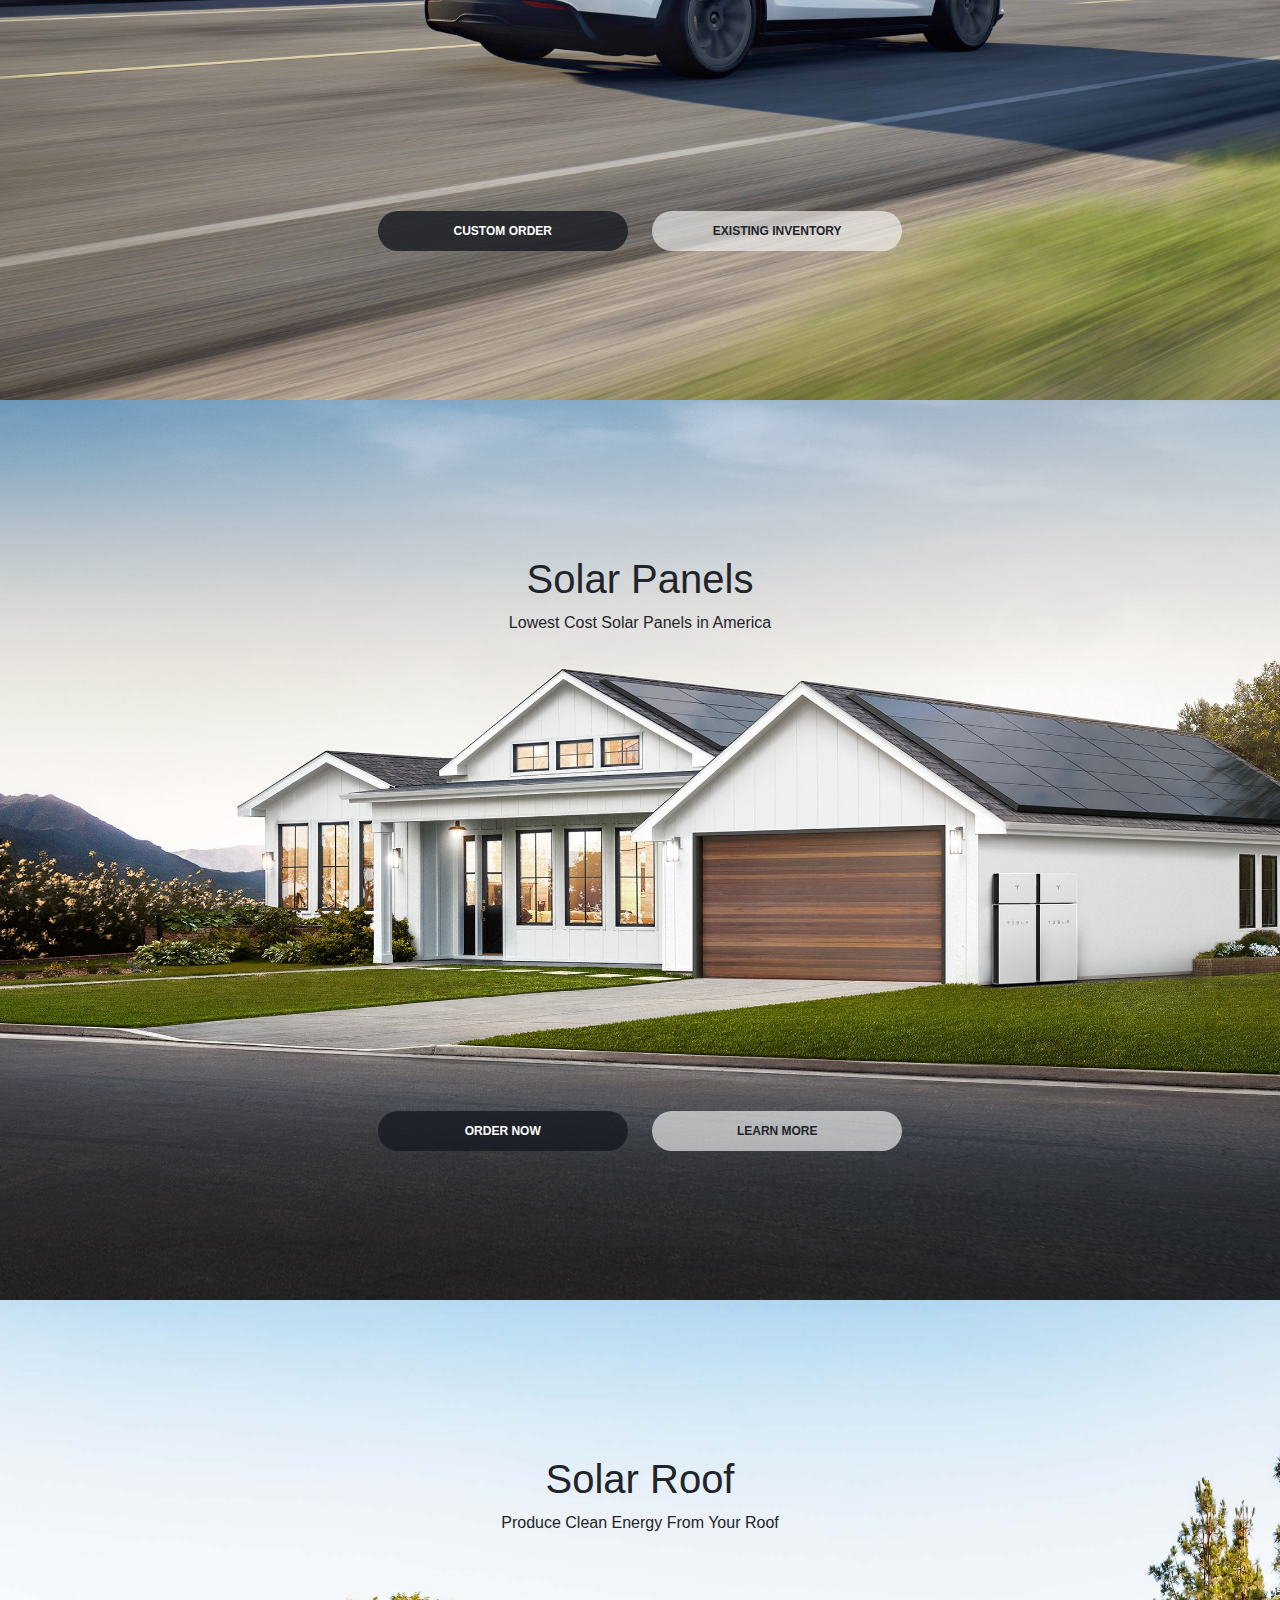
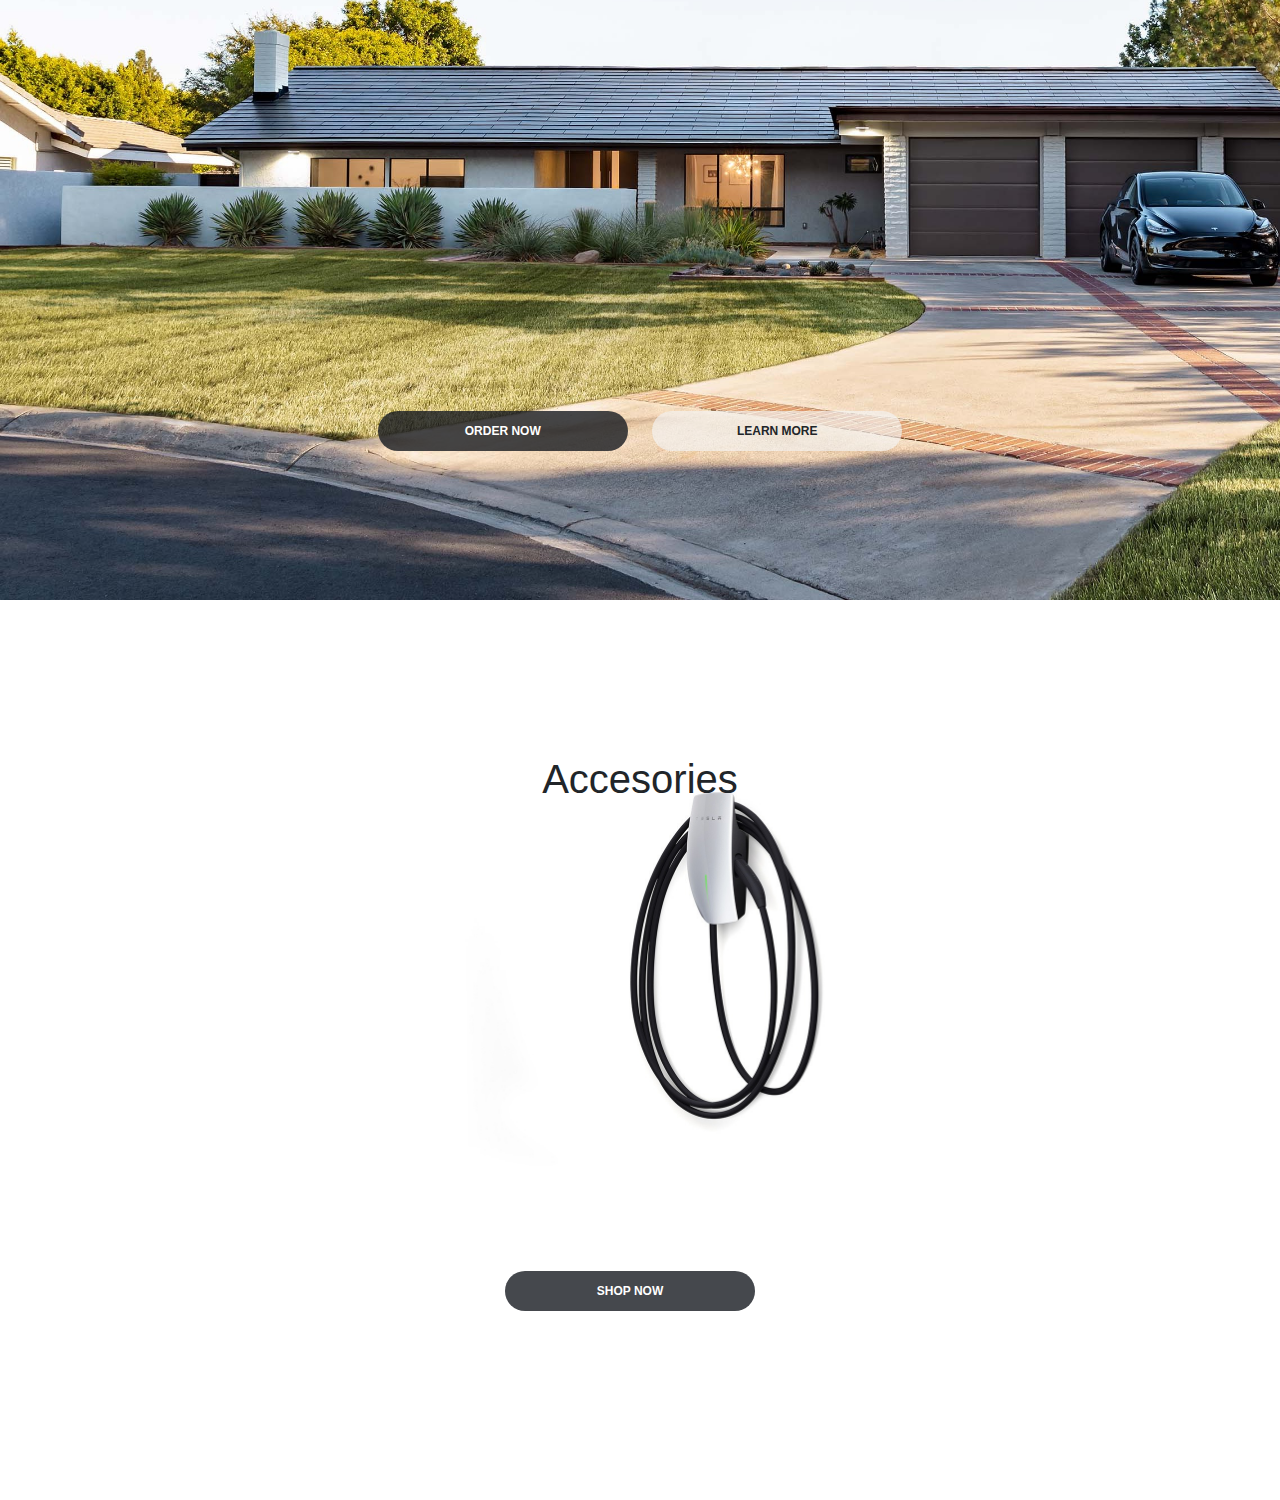
==== commit c07efd8e: "svnthSectAdded" ====
--- a/tesla.html
+++ b/tesla.html
@@ -8,6 +8,9 @@
     <link rel="stylesheet" href="tesla.css">
     <link rel="stylesheet" href="bootstrap-5.0.2-dist/css/bootstrap.css">
     <link rel="stylesheet" href="bootstrap-5.0.2-dist/css/bootstrap-reboot.css">
+    <link rel="preconnect" href="https://fonts.googleapis.com">
+    <link rel="preconnect" href="https://fonts.gstatic.com" crossorigin>
+    <link href="https://fonts.googleapis.com/css2?family=M+PLUS+1:wght@400;500&display=swap" rel="stylesheet">
 </head>
 
 <body>
@@ -95,5 +98,52 @@
             </div>
         </div>
     </section>
+
+    <section class="fifth_sec" style="background-image: url(images/house.jfif);">
+        <div class="static_model3">
+        
+            <div class="model3">
+                <h1>Solar Panels</h1>
+                <p>Lowest Cost Solar Panels in America</p>
+            </div>
+    
+            <div class="bttn1">
+                <a class="btn btn-first" href="">ORDER NOW</a>
+                <a class="btn btn-secnd" href="">LEARN MORE</a>
+            </div>
+        </div>
+    </section>
+
+    <section class="sixth_sec" style="background-image: url(images/housewthCar.jfif);">
+        <div class="static_model3">
+        
+            <div class="model3">
+                <h1>Solar Roof</h1>
+                <p>Produce Clean Energy From Your Roof</p>
+            </div>
+    
+            <div class="bttn1">
+                <a class="btn btn-first" href="">ORDER NOW</a>
+                <a class="btn btn-secnd" href="">LEARN MORE</a>
+            </div>
+        </div>
+    </section>
+
+    <section class="sevnth_sec" style="background-image: url(images/wireAccesories.jfif);">
+        <div class="static_model3">
+        
+            <div class="model3">
+                <h1>Accesories</h1>
+                
+            </div>
+    
+            <div class="bttn1">
+                <a class="btn btn-first" href="">SHOP NOW</a>
+                
+            </div>
+        </div>
+    </section>
+
+
 </body>
 </html>--- a/tesla.css
+++ b/tesla.css
@@ -7,10 +7,13 @@
 
 }
 
+body{
+    font-family: 'M PLUS 1', sans-serif;
+    color: #171a20;
+}
 header{
     position: fixed;
     width: 100%;
-
 }
 
 .nav1{
@@ -19,16 +22,14 @@
     height: 50px;
     cursor: pointer;
     background-color: white;
-    /* position: fixed;
-    width: 100%; */
+    border: solid 1px whitesmoke;
+
 }
 
 .logo_div{
-    /* background-color: rebeccapurple; */
     display: flex;
     height: 50px;
-    /* position: fixed;
-    width: 100%; */
+    
 }
 #teslaLogo{
     height: 30px;
@@ -68,11 +69,7 @@
 
 .static_model3{
     text-align: center;
-    /* position: fixed; */
     width: 100%;
-    /* background-color: yellow; */
-    /* display: block; */
-    /* margin-top: 50px; */
     padding: 10px;
 
     
@@ -80,12 +77,9 @@
 .model3{
     margin-top: 15vh;
     margin-bottom: 50vh;
-    /* background-color: red; */
-    /* display: block; */
     padding: 10px;
     
 }
-
 
 a.btn-first{
     color: white;
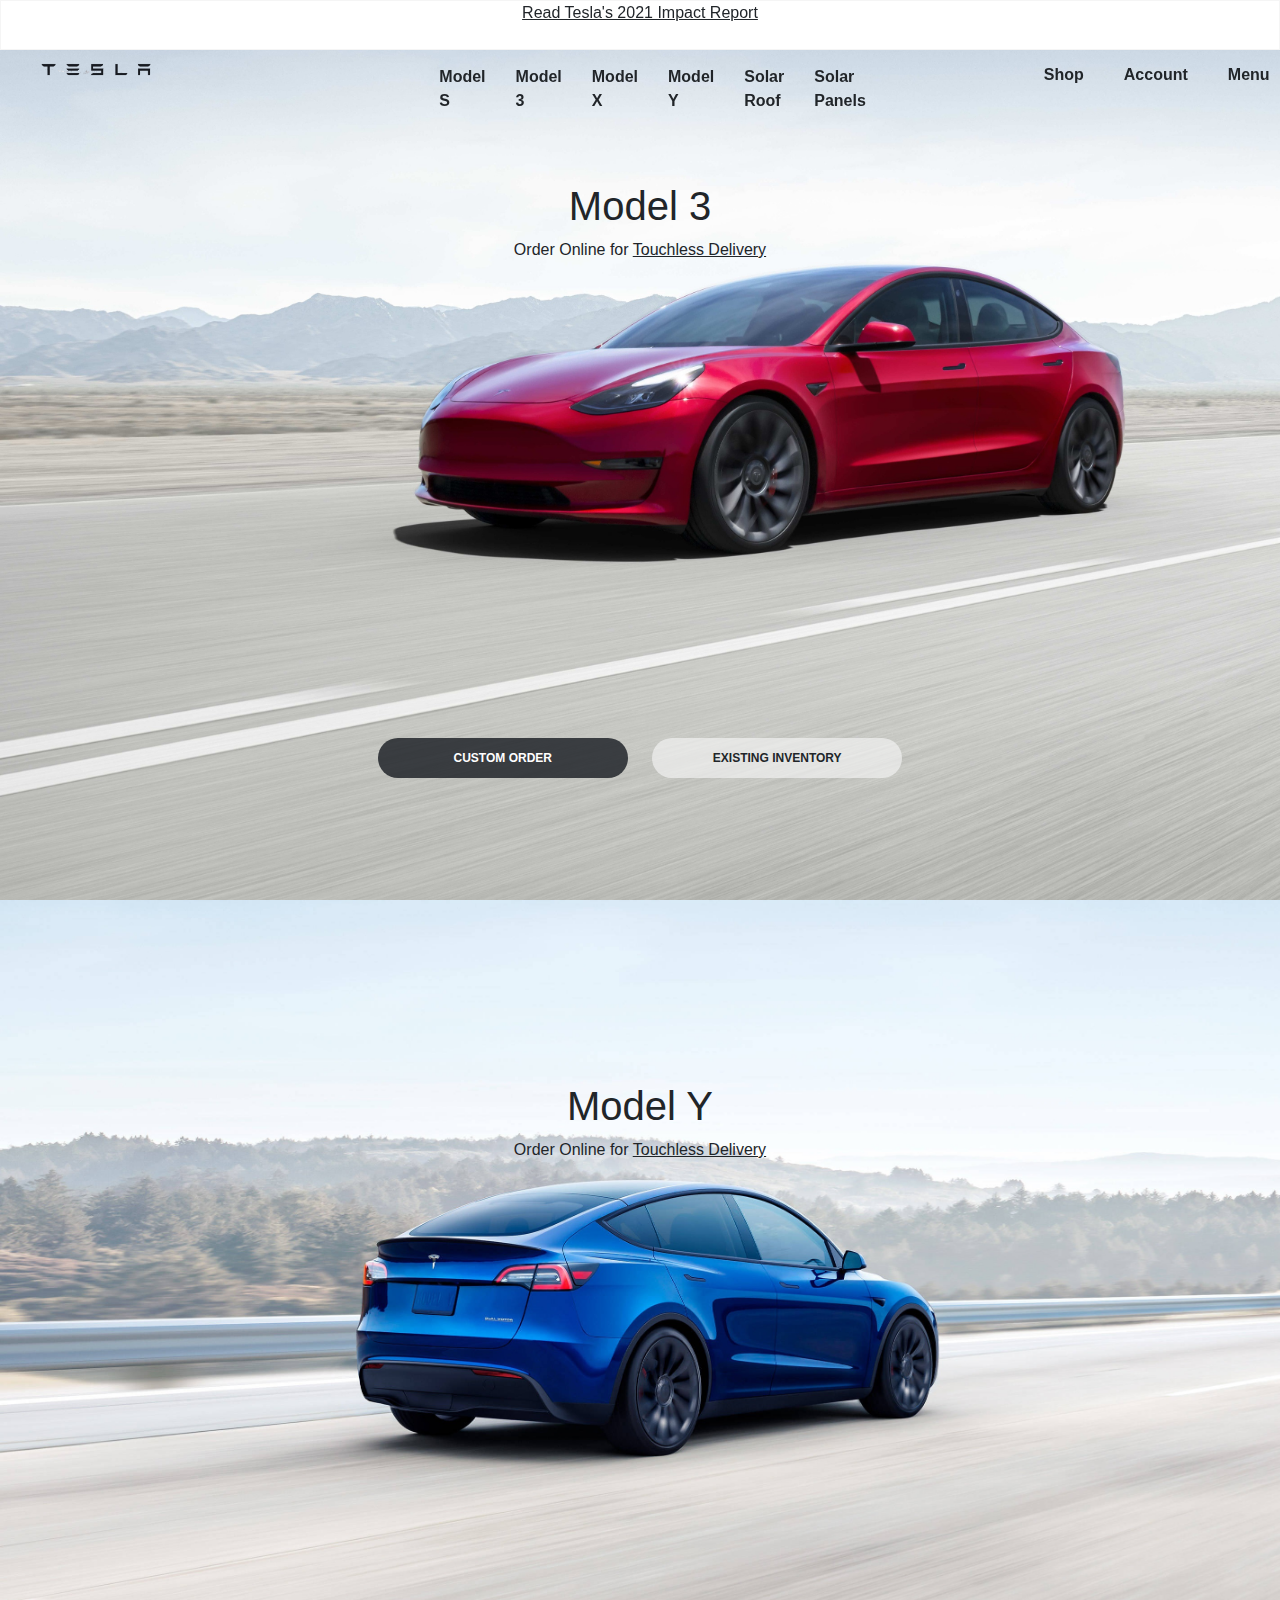
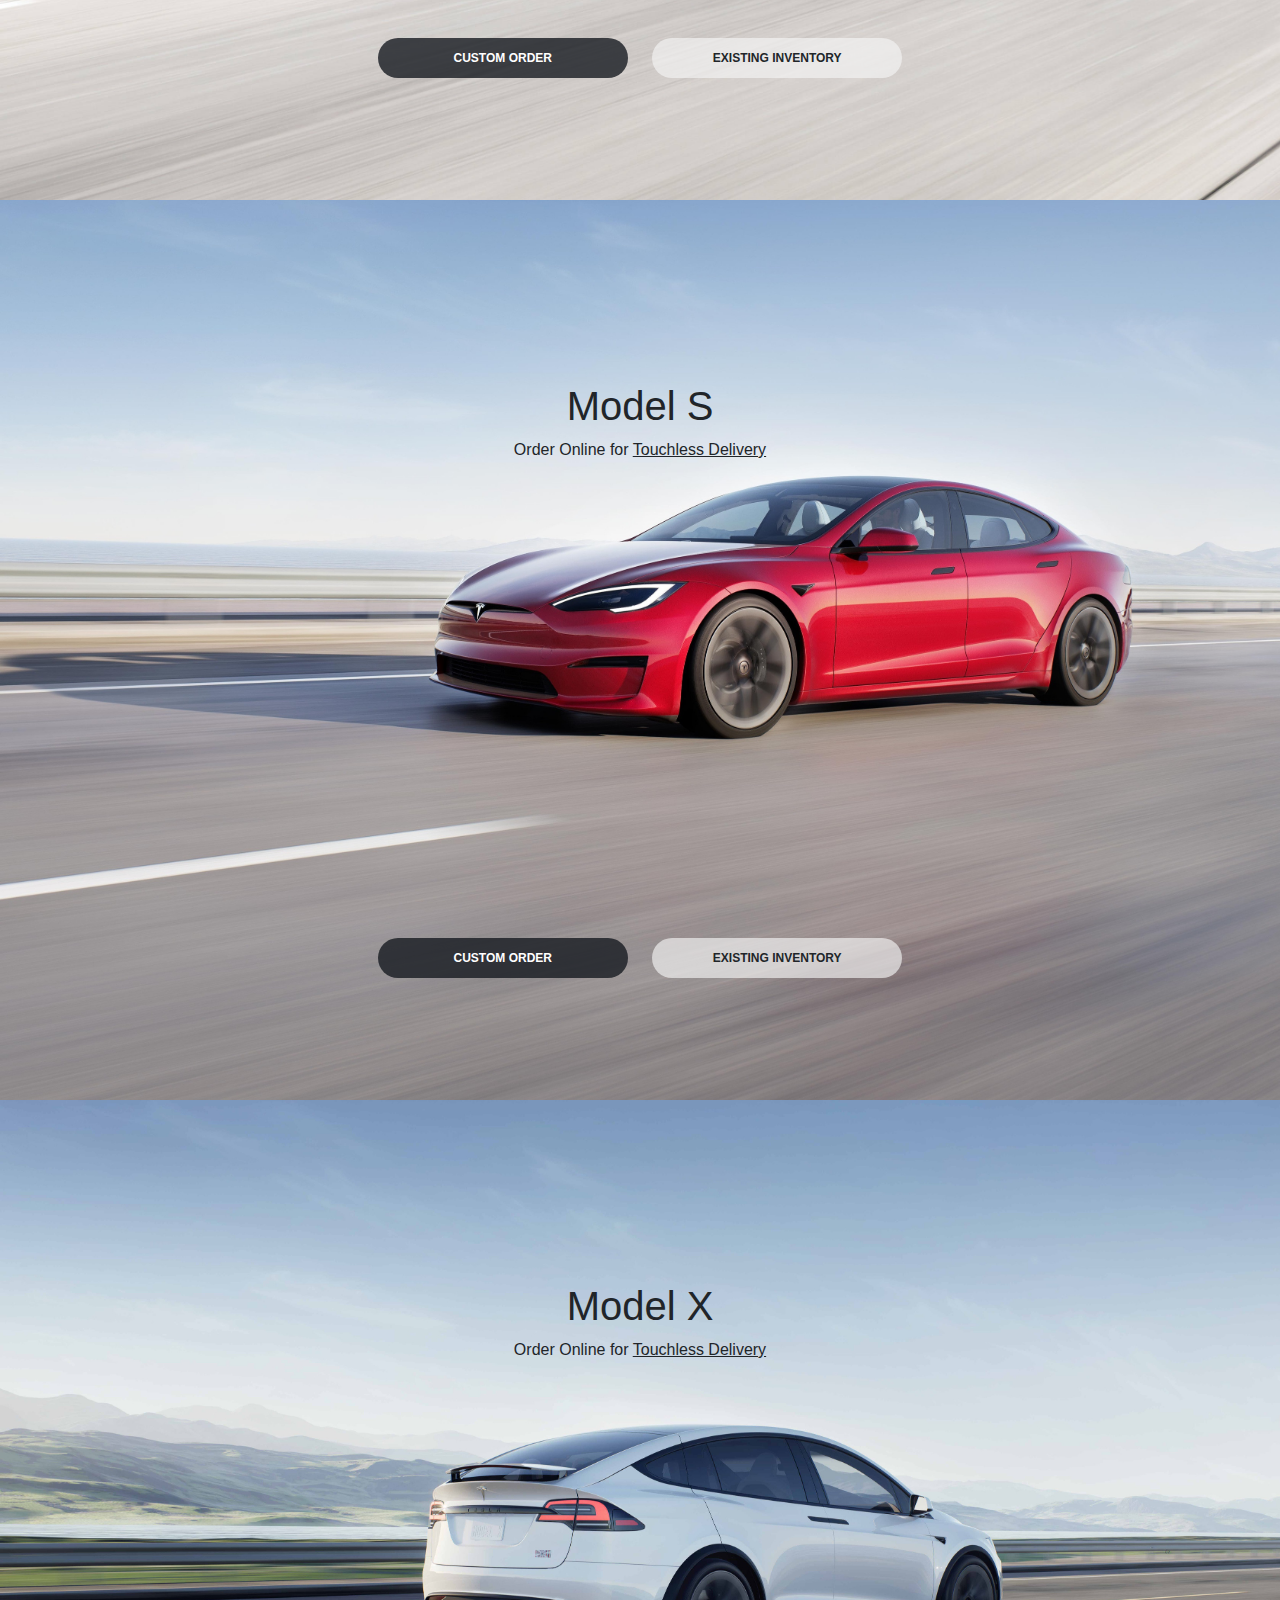
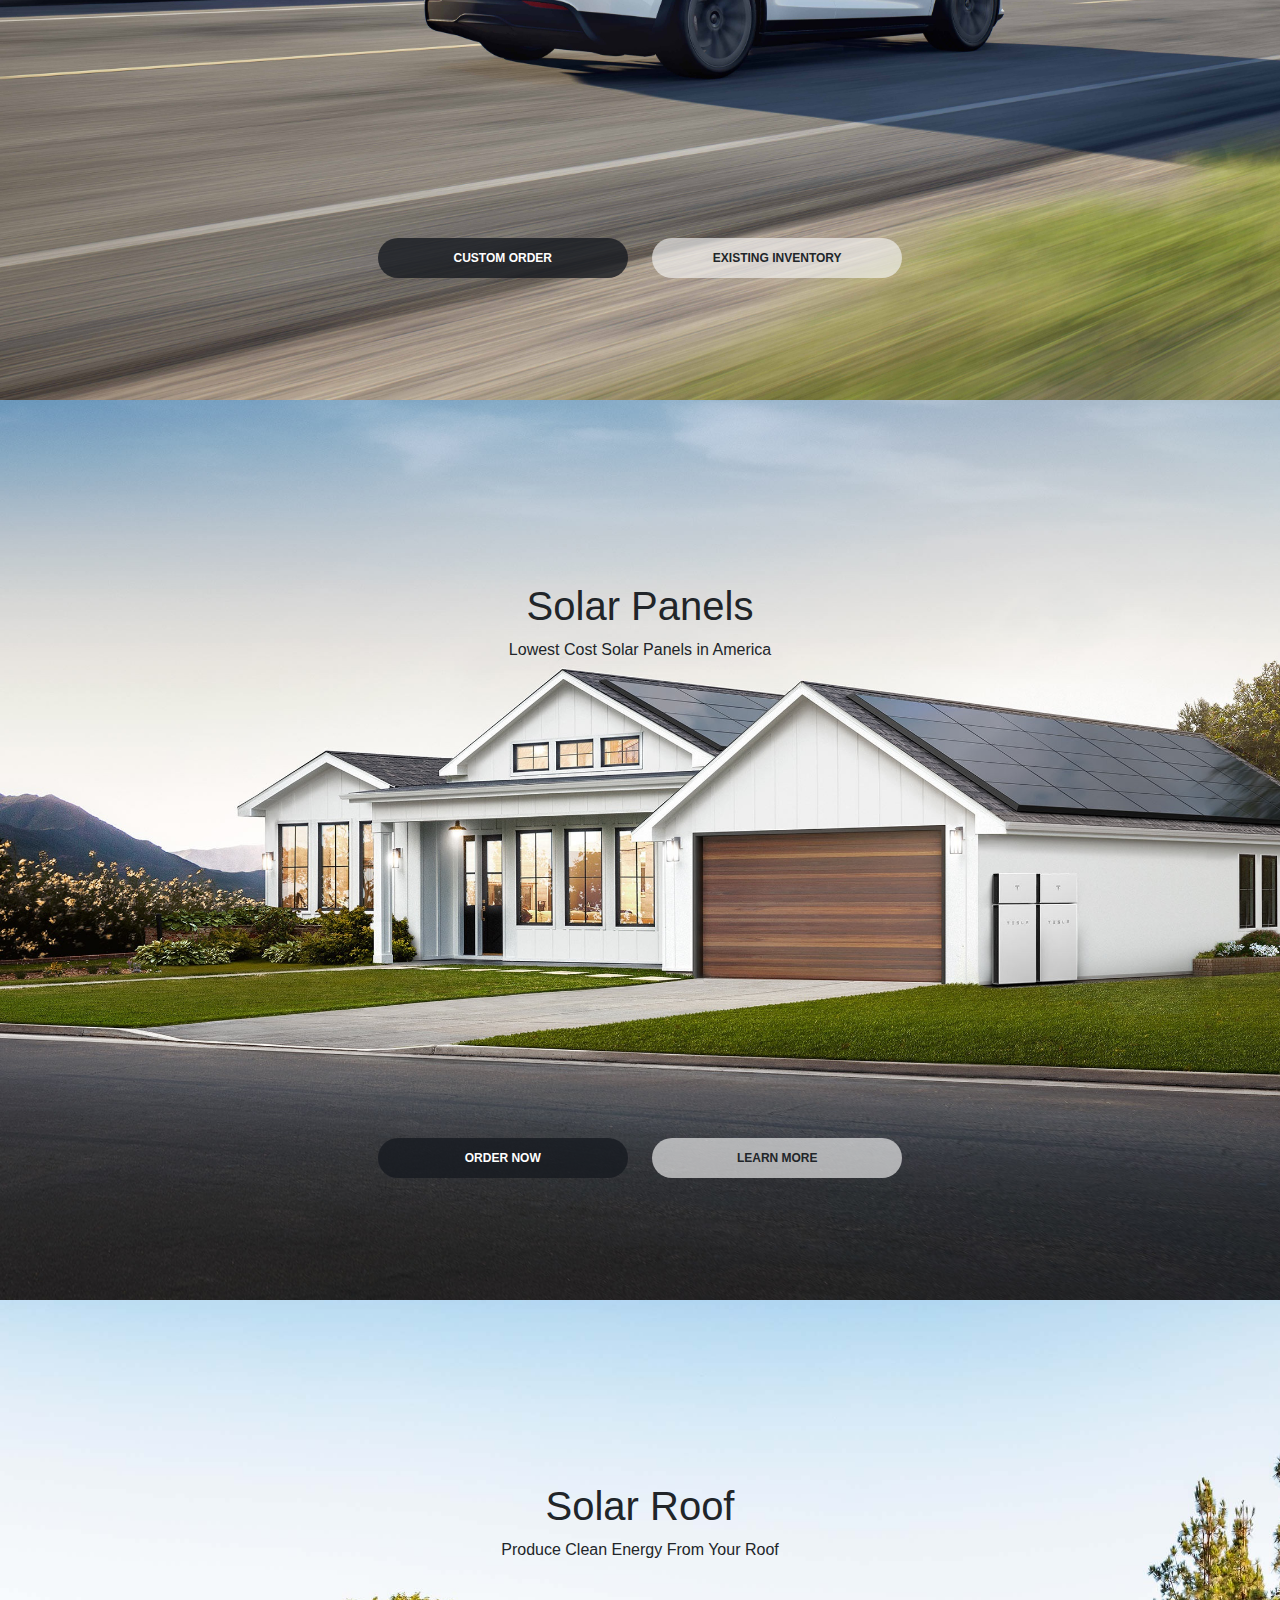
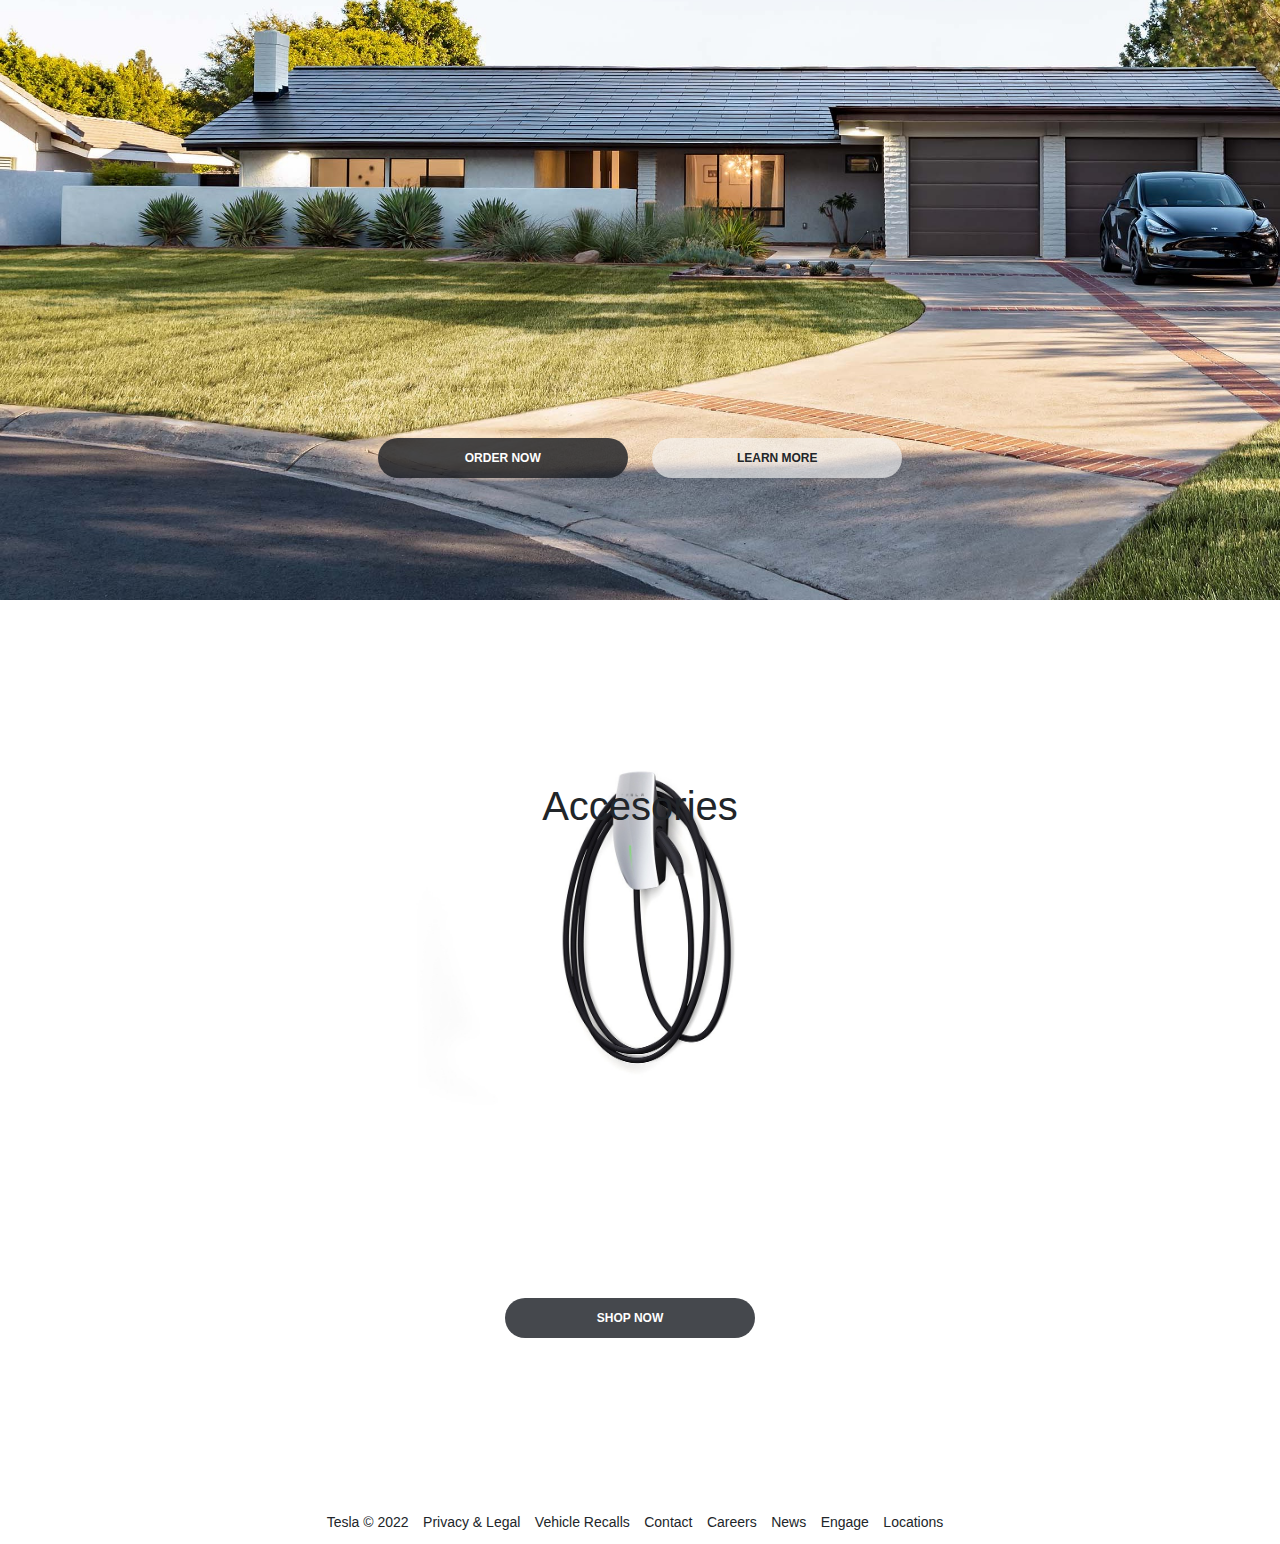
==== commit bc4d914f: "almost done" ====
--- a/tesla.html
+++ b/tesla.html
@@ -31,12 +31,36 @@
                 <div class="span_right">
                     <li>Shop</li>
                     <li>Account</li>
-                    <li>Menu</li>
+                    <li id="showMenu" >Menu</li>
                 </div>
 
             </nav>
 
     </header>
+
+    <aside>
+
+            <a href="" id="close">&#128473;</a>
+           <a href=""> Existing Inventory</a>
+            <a href=""> Used Inventory</a>
+            <a href="">Trade-In</a>
+            <a href="">Test Drive</a>
+            <a href="">Insurance</a>
+            <a href="">Cybertruck</a>
+            <a href="">Roadster</a>
+            <a href="">Semi</a>
+            <a href="">Charging</a>
+            <a href="">Powerwall</a>
+            <a href="">Commercial Energy</a>
+            <a href="">Utilities</a>
+            <a href="">Find Us</a>
+            <a href="">Support</a>
+            <a href="">Investor Relations</a>
+            <a href="">United States <br> English</a>
+            
+    </aside>
+
+    <div class="backdrop"></div>
 
     <section class="first_sec" style="background-image: url(images/redCar.jfif);">
 
@@ -143,7 +167,18 @@
             </div>
         </div>
     </section>
-
+<footer class="bottom">
+    <div>
+       <a href=""> Tesla © 2022</a>
+       <a href=""> Privacy & Legal</a>
+       <a href=""> Vehicle Recalls</a>
+        <a href="">Contact</a>
+        <a href="">Careers</a>
+        <a href="">News</a>
+        <a href="">Engage</a>
+        <a href="">Locations</a>
+    </div>
+</footer>
 
 </body>
 </html>--- a/tesla.css
+++ b/tesla.css
@@ -14,6 +14,7 @@
 header{
     position: fixed;
     width: 100%;
+    /* display: none; */
 }
 
 .nav1{
@@ -47,6 +48,7 @@
 .span_middle li{
     margin-right: 30px;
     font-weight: 600;
+    cursor: pointer;
 }
 
 .span_right{
@@ -58,9 +60,53 @@
 
 .span_right li{margin-right: 40px;
     font-weight: 600;
+    cursor: pointer;
 }
 
 
+#close{
+    float: right;
+    font-size: 24px;
+    position: absolute;
+    top: 15px;
+    right: 10px;
+    font-family: sans-serif;
+    font-weight: 100;
+
+    
+}
+
+.backdrop{
+    position: fixed;
+    inset: 0;
+    background-color: rgba(0, 0, 0, .35);
+    backdrop-filter: blur(5px);
+    display: none;
+}
+aside{
+    background-color: white;
+    width: 320px;
+    right: -320px;
+    float: right;
+    padding: 80px 50px;
+    height: 100vh;
+    position: fixed;
+    /* background-color: red; */
+
+
+}
+aside a{ 
+    text-decoration: none;
+    color: inherit;
+    display: block;
+    padding: 8px 0;
+    font-size: 14px;
+    font-weight: 500;
+    /* margin-left: 50px; */
+    /* background-color: rebeccapurple; */
+
+
+}
 section{
     background-size: cover;
     background-repeat: no-repeat;
@@ -75,11 +121,12 @@
     
 }
 .model3{
-    margin-top: 15vh;
+    margin-top: 18vh;
     margin-bottom: 50vh;
     padding: 10px;
     
 }
+
 
 a.btn-first{
     color: white;
@@ -100,3 +147,20 @@
     padding: 10px;
     width: 250px;
 }
+.bottom{
+    /* margin: auto; */
+    /* background-color: rebeccapurple; */
+   
+}
+
+.bottom div{
+    padding: 10px;
+    /* border: solid 1px yellow; */
+    text-align: center;
+}
+.bottom a{
+    text-decoration: none;
+    color: inherit;
+    font-size: 14px;
+    margin-right: 10px;
+}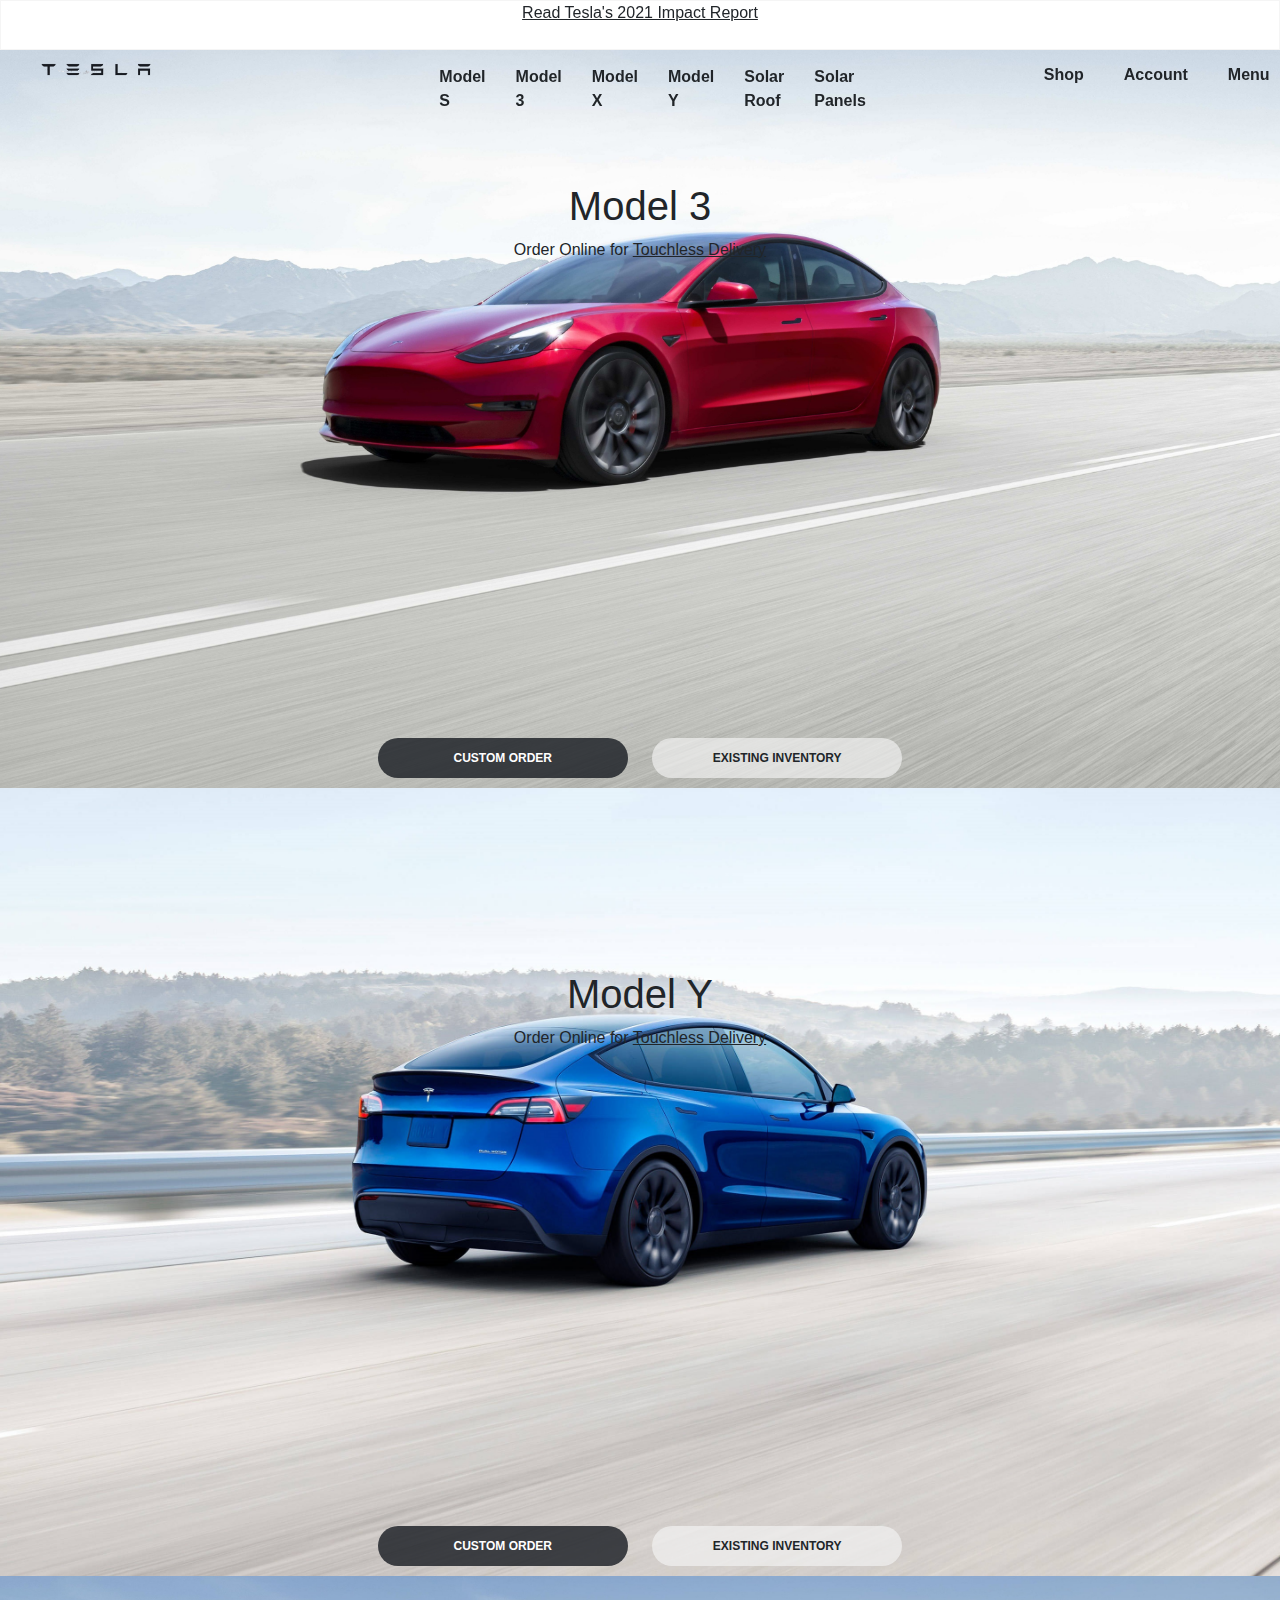
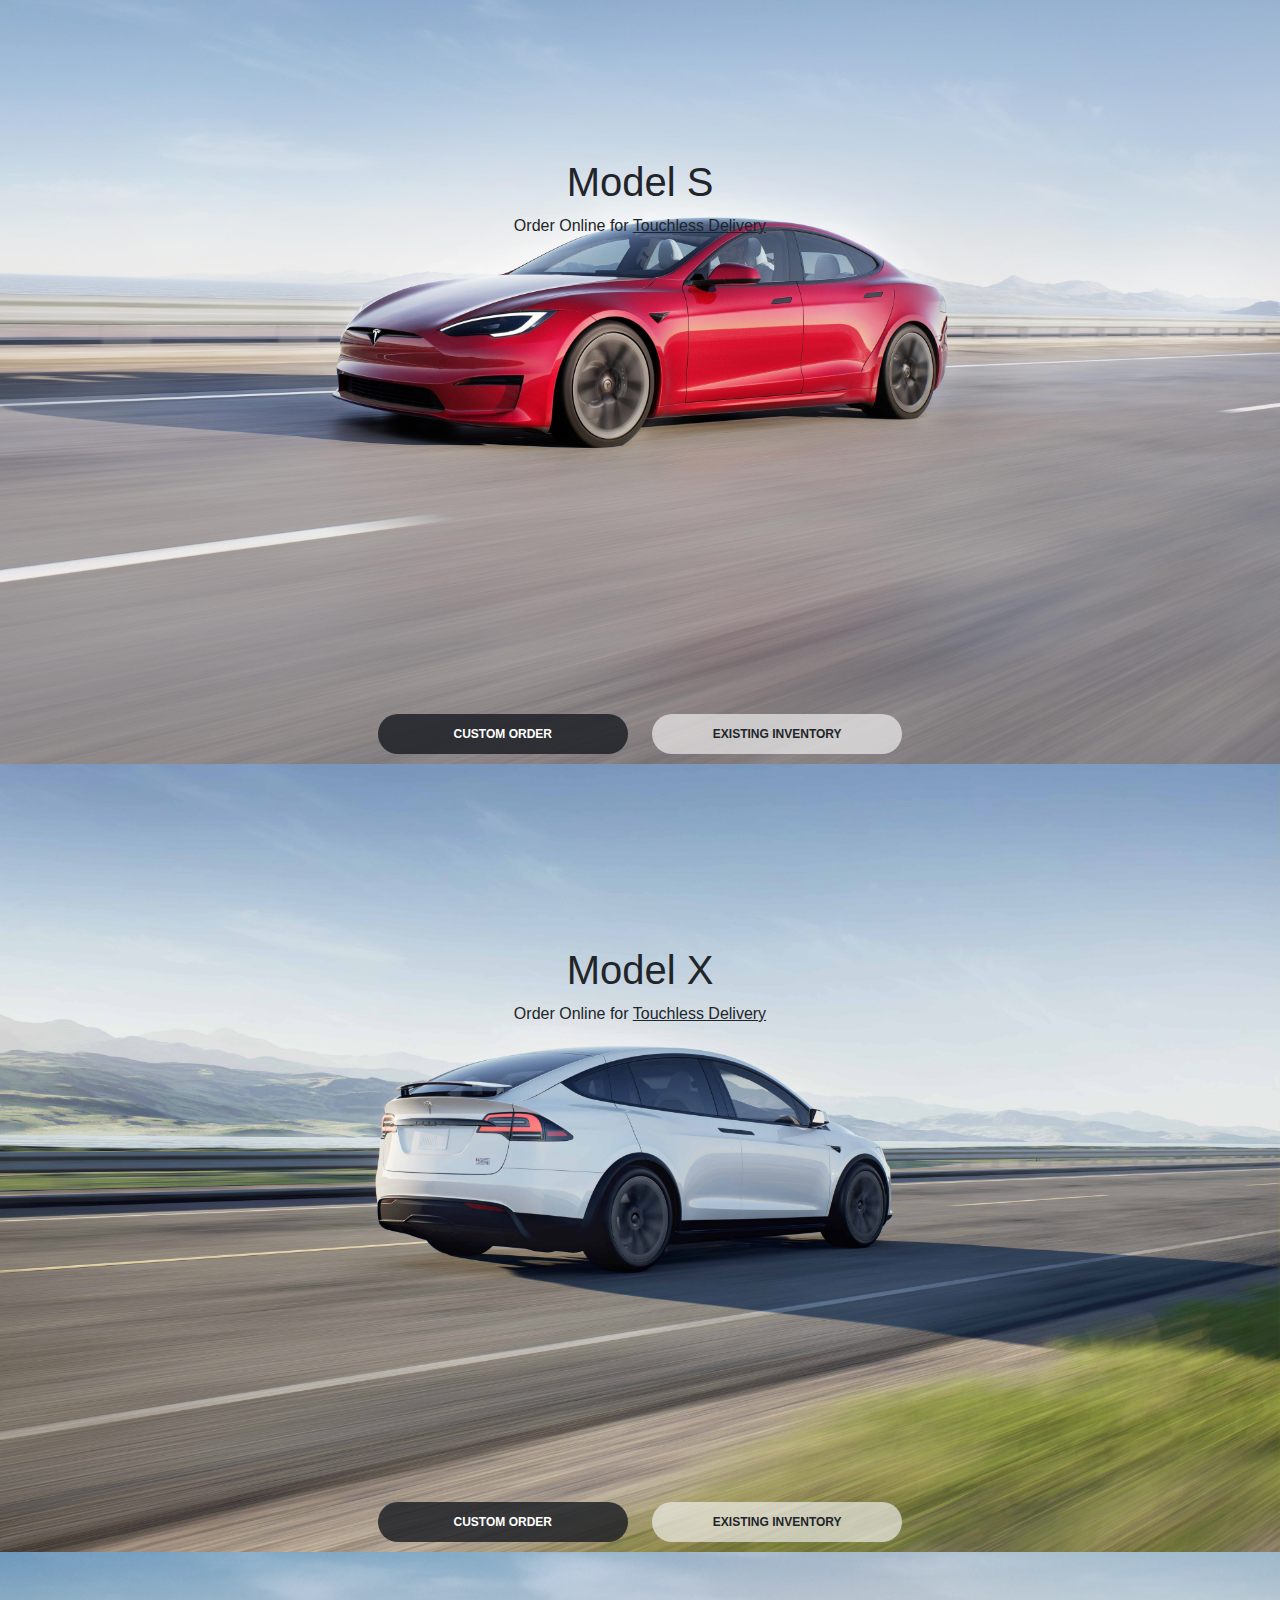
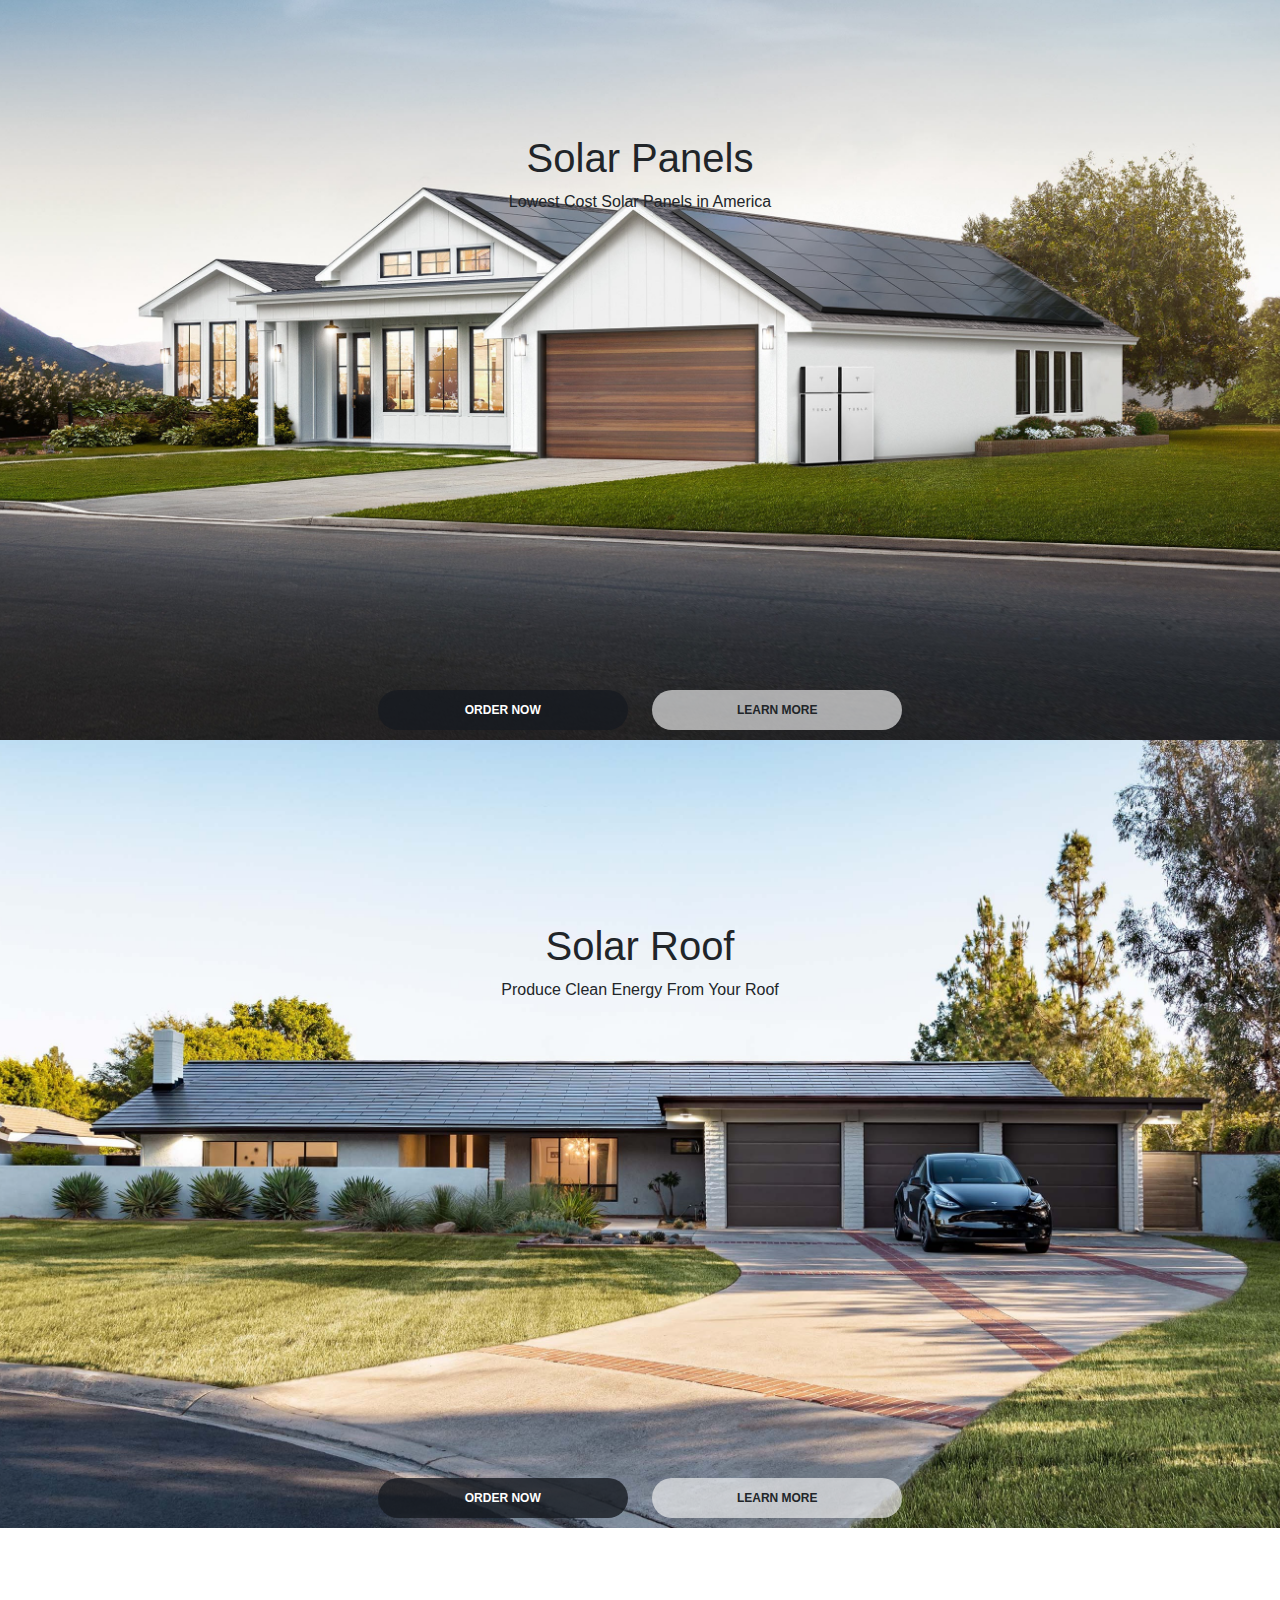
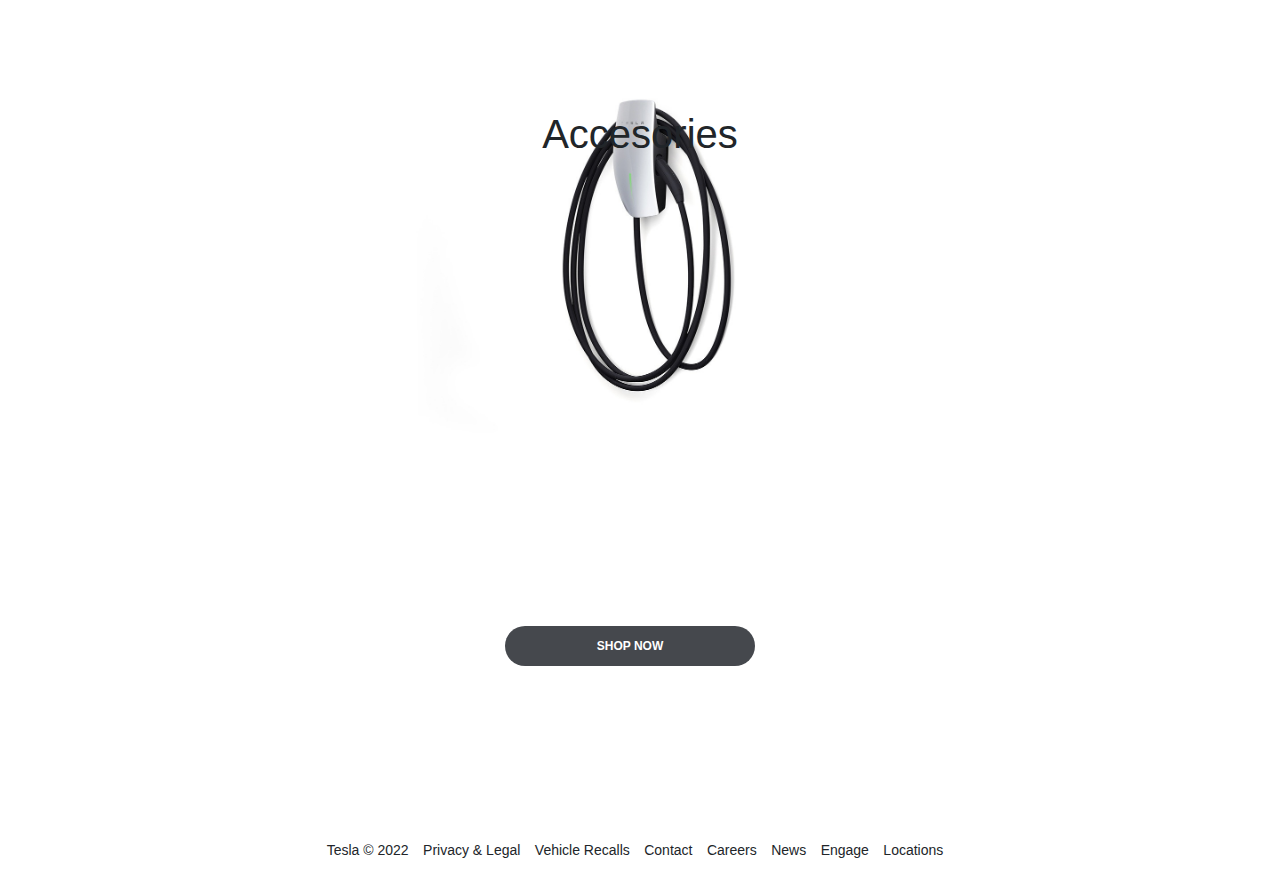
==== commit afdc3baf: "done4now" ====
--- a/tesla.html
+++ b/tesla.html
@@ -15,11 +15,12 @@
 
 <body>
     <header>
-        <nav class="nav1"> <p>  Read Tesla's 2021 Impact Report</p></nav>
+        <div class="nav1"> <p>  Read Tesla's 2021 Impact Report</p></div>
         
-            <nav class="logo_div">
-                <img src="images/teslaLogo.png" id="teslaLogo" alt="">
-                <div class="span_middle">
+        <nav class="logo_div">
+            <img src="images/teslaLogo.png" id="teslaLogo" alt="">
+
+                <div class="span_middle disappear">
                     <li>Model S</li>
                     <li>Model 3</li>
                     <li>Model X</li>
@@ -28,13 +29,14 @@
                     <li>Solar Panels</li>
                 </div>
 
-                <div class="span_right">
-                    <li>Shop</li>
-                    <li>Account</li>
-                    <li id="showMenu" >Menu</li>
+                <div class="span_right ">
+                    <li class="disappear">Shop</li>
+                    <li class="disappear">Account</li>
+                    <li id="showMenu">Menu</li>
                 </div>
 
-            </nav>
+        </nav>
+            <!-- <button class="menu_btn">Menu</button> -->
 
     </header>
 
@@ -63,7 +65,6 @@
     <div class="backdrop"></div>
 
     <section class="first_sec" style="background-image: url(images/redCar.jfif);">
-
         <div class="static_model3">
         
             <div class="model3">
@@ -167,18 +168,19 @@
             </div>
         </div>
     </section>
-<footer class="bottom">
-    <div>
-       <a href=""> Tesla © 2022</a>
-       <a href=""> Privacy & Legal</a>
-       <a href=""> Vehicle Recalls</a>
-        <a href="">Contact</a>
-        <a href="">Careers</a>
-        <a href="">News</a>
-        <a href="">Engage</a>
-        <a href="">Locations</a>
-    </div>
-</footer>
+
+    <footer class="bottom">
+        <div>
+        <a href=""> Tesla © 2022</a>
+        <a href=""> Privacy & Legal</a>
+        <a href=""> Vehicle Recalls</a>
+            <a href="">Contact</a>
+            <a href="">Careers</a>
+            <a href="">News</a>
+            <a href="">Engage</a>
+            <a href="">Locations</a>
+        </div>
+    </footer>
 
 </body>
 </html>--- a/tesla.css
+++ b/tesla.css
@@ -24,7 +24,6 @@
     cursor: pointer;
     background-color: white;
     border: solid 1px whitesmoke;
-
 }
 
 .logo_div{
@@ -39,6 +38,16 @@
     margin-top: 5px;
 }
 
+
+.disappear{
+    display: none;
+}
+@media(min-width: 768px){
+    .disappear {
+        display: initial;
+
+    }
+}
 .span_middle{
     display: flex;
     padding: 15px;
@@ -117,6 +126,7 @@
     text-align: center;
     width: 100%;
     padding: 10px;
+    /* z-index: -1; */
 
     
 }
@@ -163,4 +173,45 @@
     color: inherit;
     font-size: 14px;
     margin-right: 10px;
+}
+
+
+
+@media screen and (max-width: 1440px) {
+    .first_sec, .second_sec, .third_sec, .fourth_sec, .fifth_sec, .sixth_sec {
+        width: 100% !important;
+        background-size: cover;
+        background-position: center;
+        height: fit-content;
+    }
+}
+@media screen and (max-width: 800px) {
+    .first_sec, .second_sec, .third_sec, .fourth_sec, .fifth_sec, .sixth_sec {
+        width: 100% !important;
+        background-size: cover;
+        background-position: center;
+        height: fit-content;
+    }
+    nav {
+        display: none !important;
+    } 
+    .menu_btn {
+        display: block !important;
+        float: right !important;
+        padding: 3px;
+    }
+}
+@media (max-width: 400px) {
+    .first_sec, .second_sec, .third_sec, .fourth_sec, .fifth_sec, .sixth_sec{
+        width: 100% !important;
+        background-size: cover;
+        background-position-x: center;
+        height: fit-content;
+    }
+    .sevnth_sec {
+        width: 100% !important;
+        background-size: 250%;
+        background-position: center;
+        height: fit-content;
+    }
 }